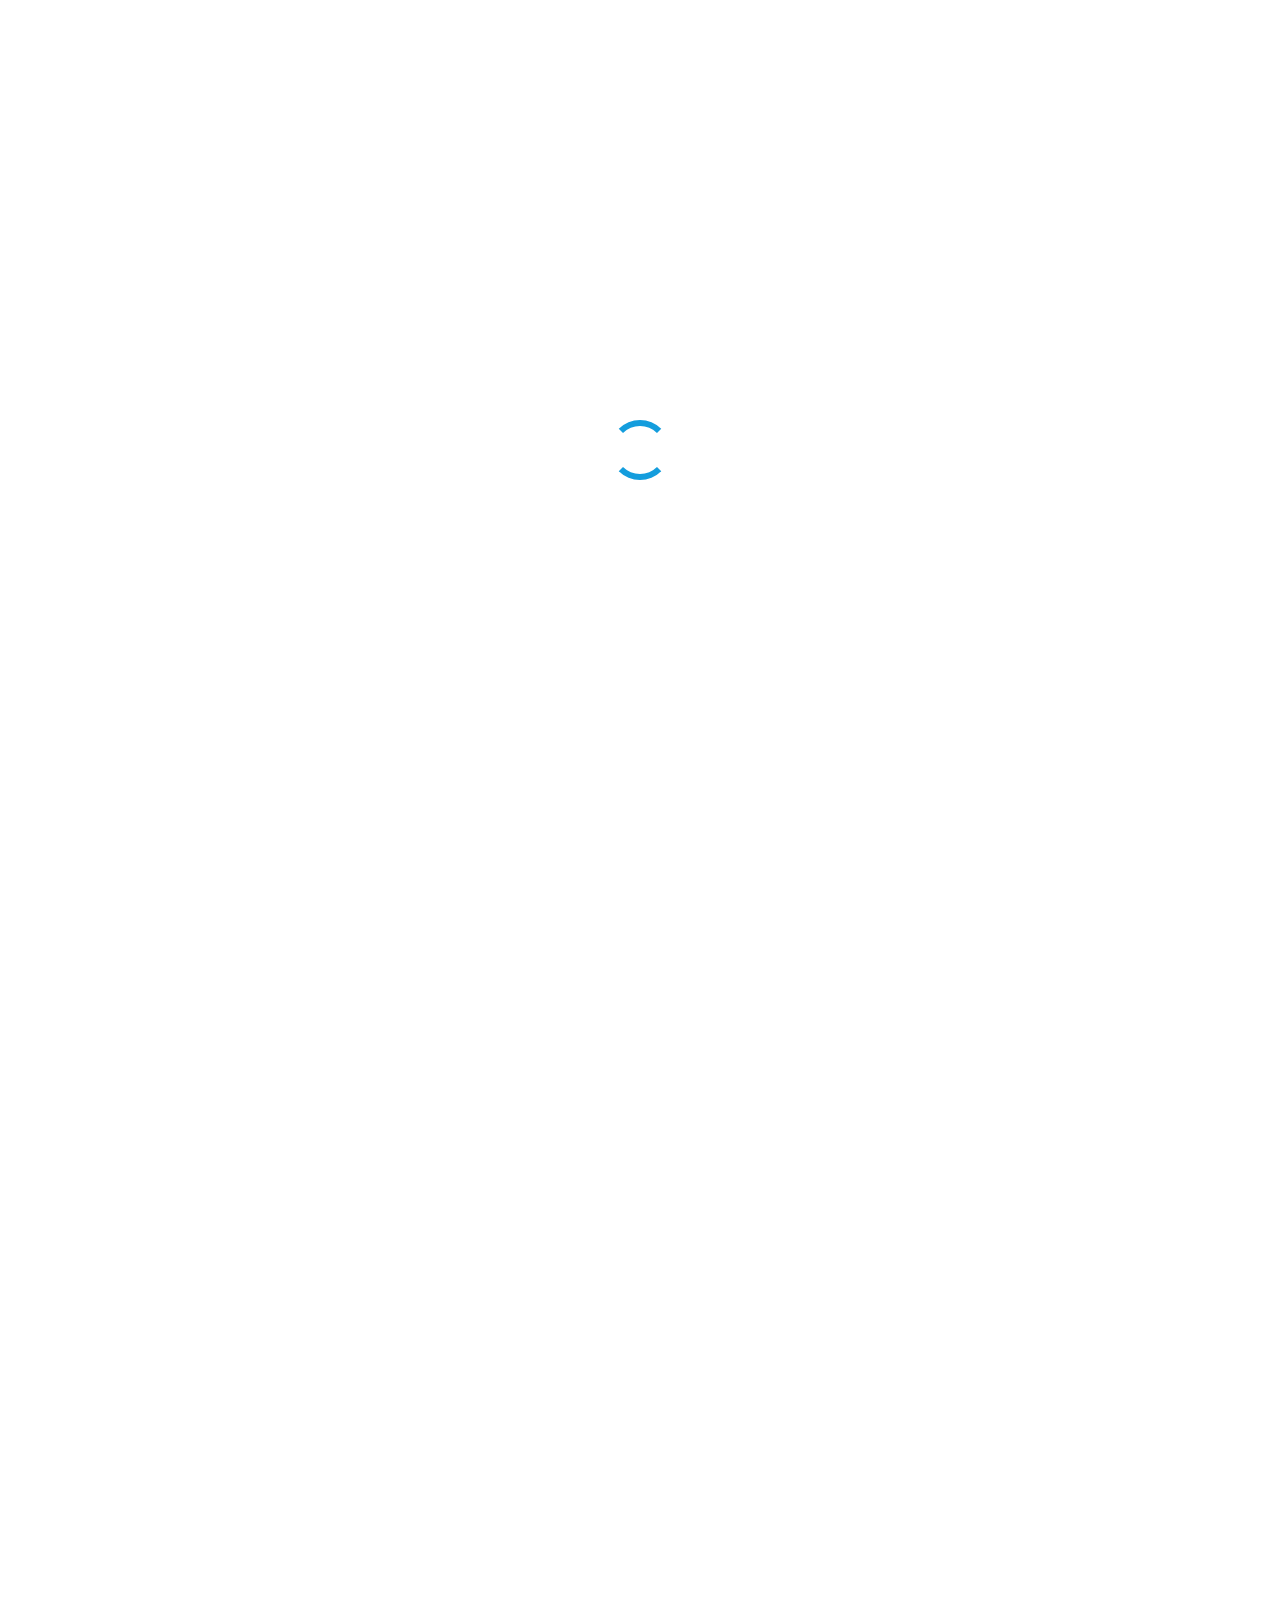
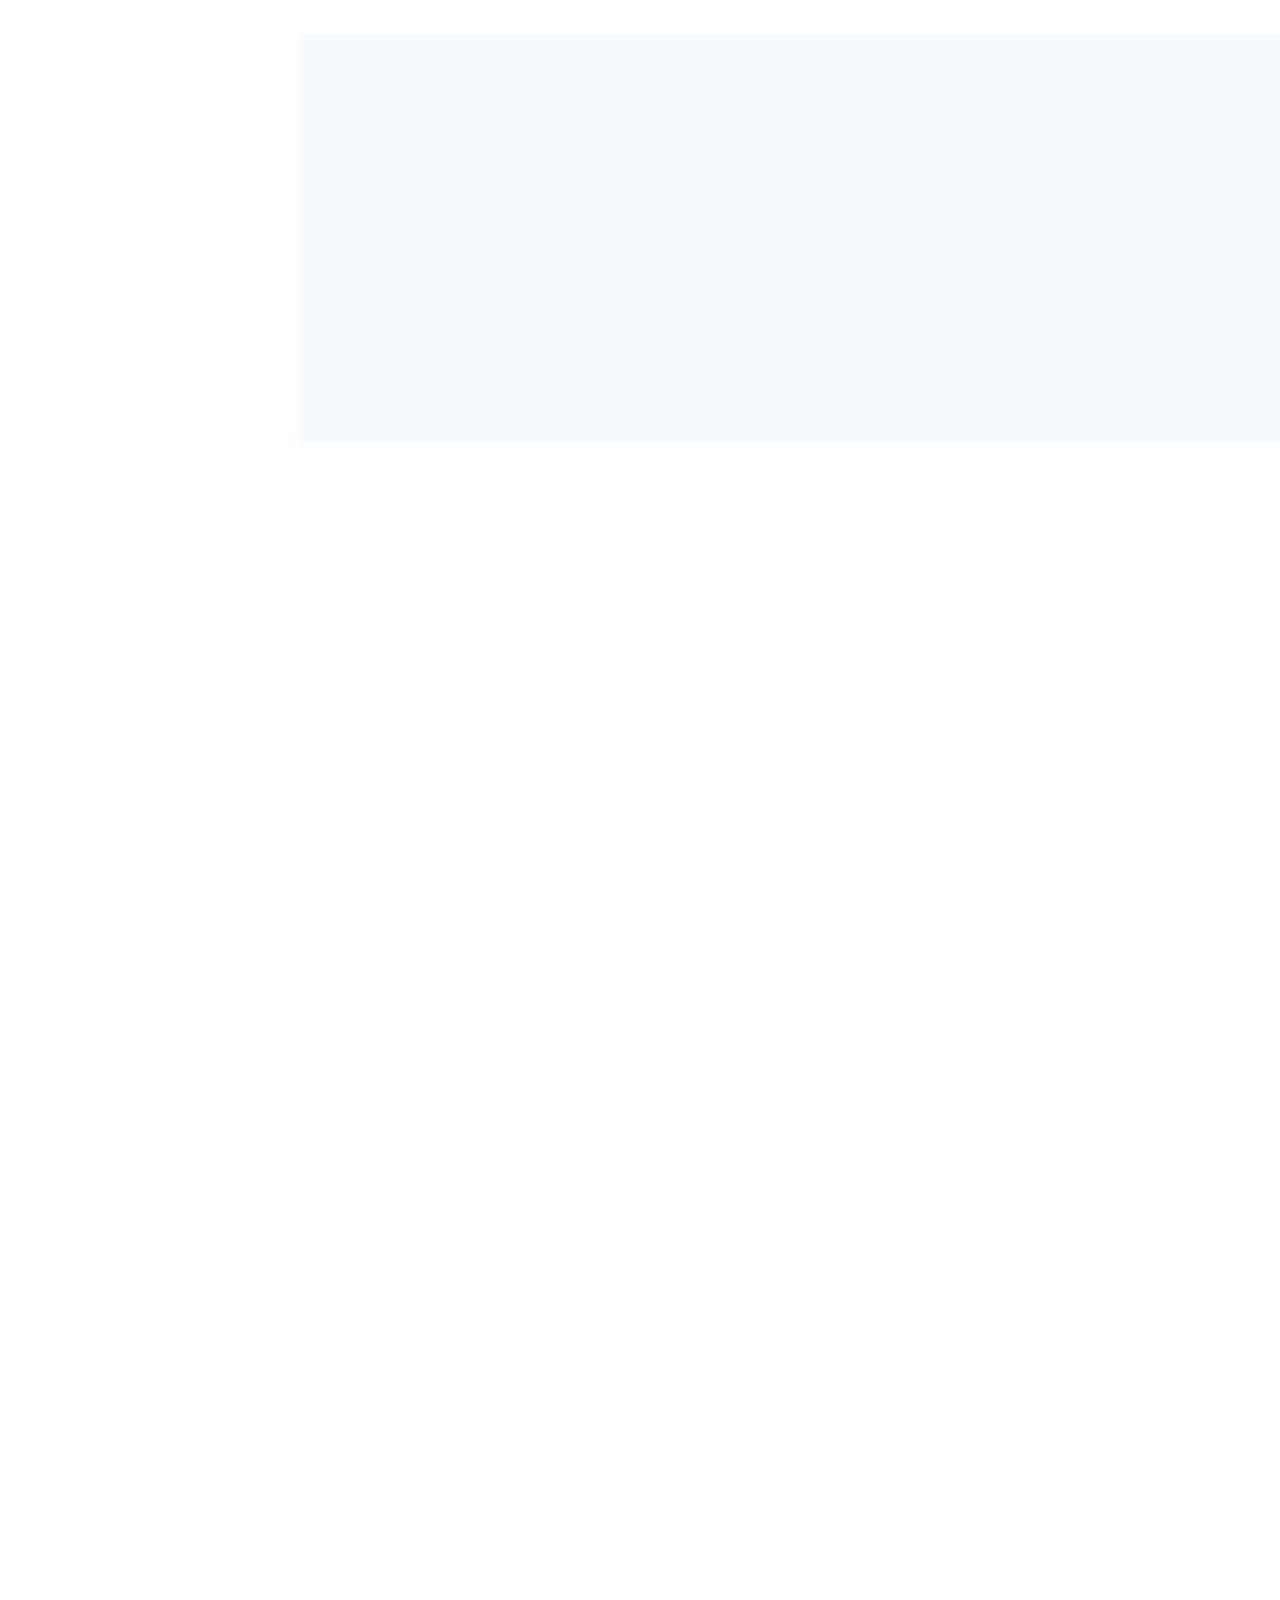
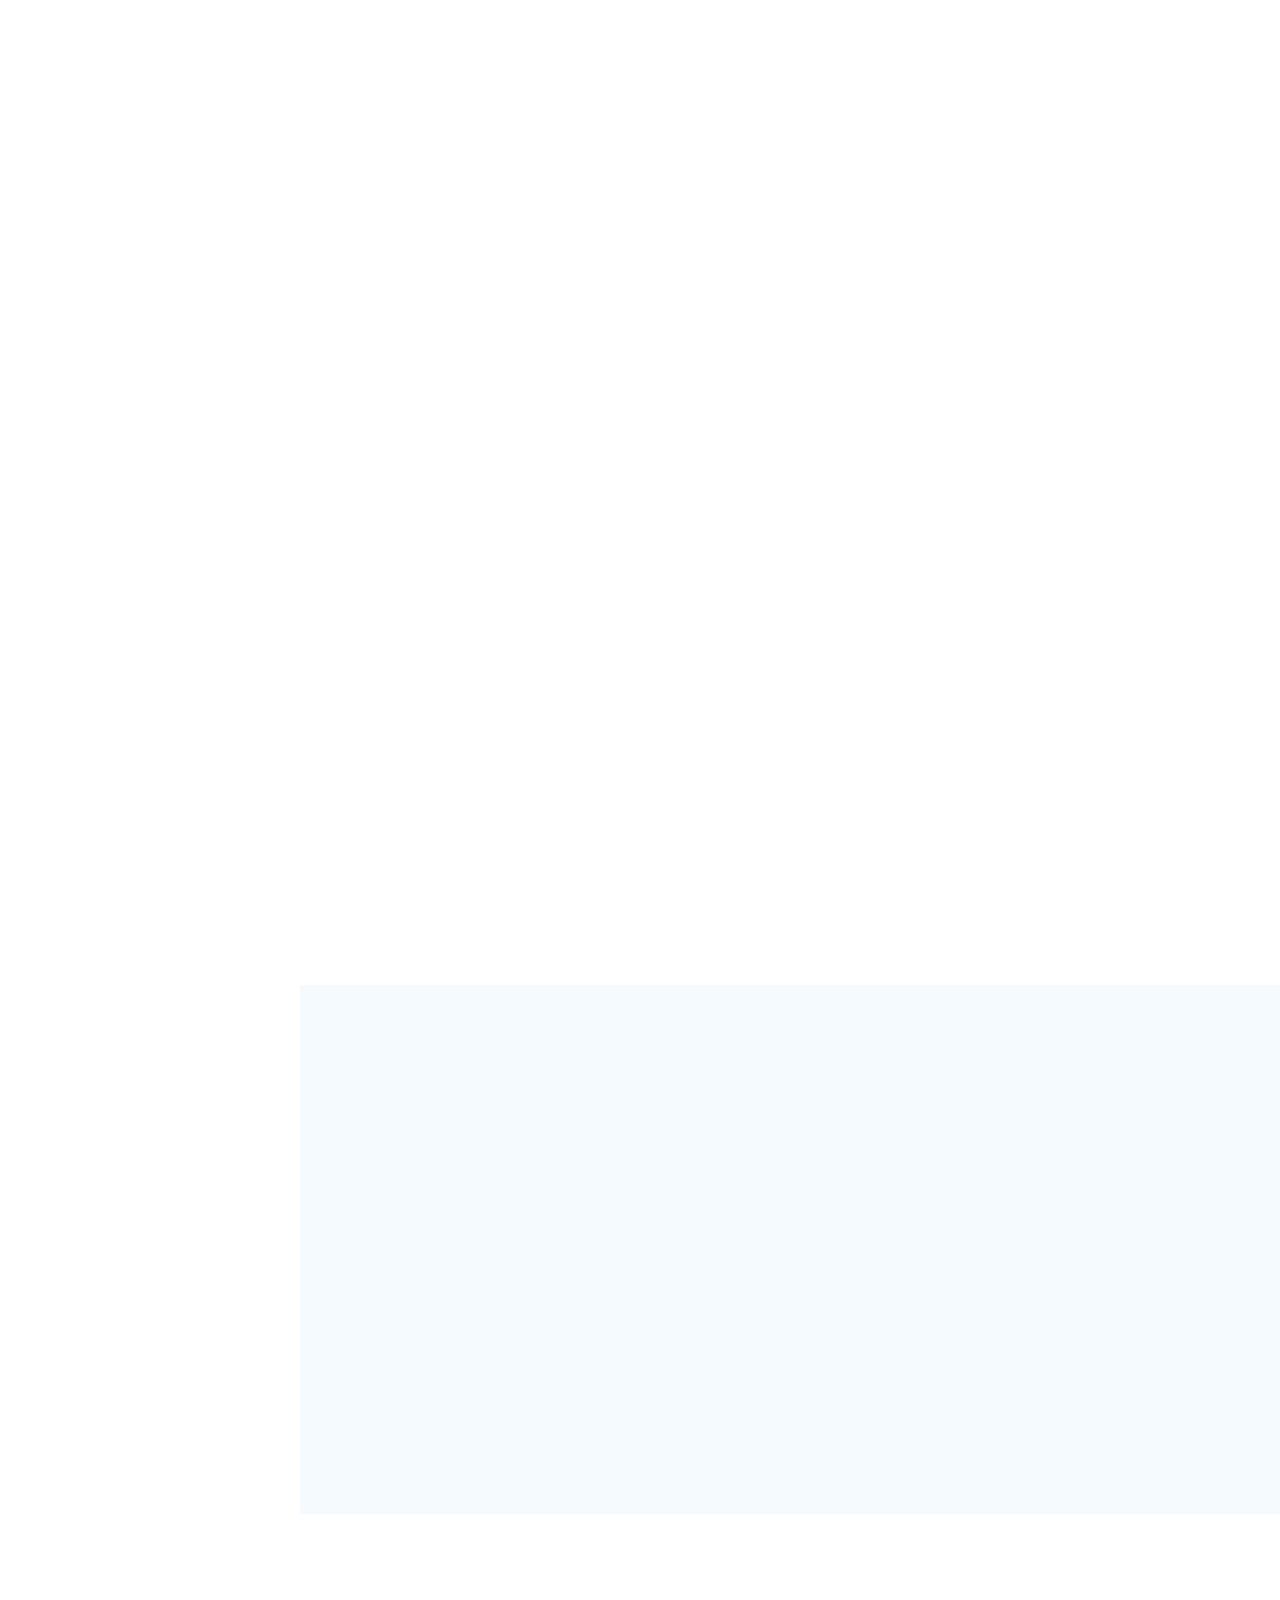
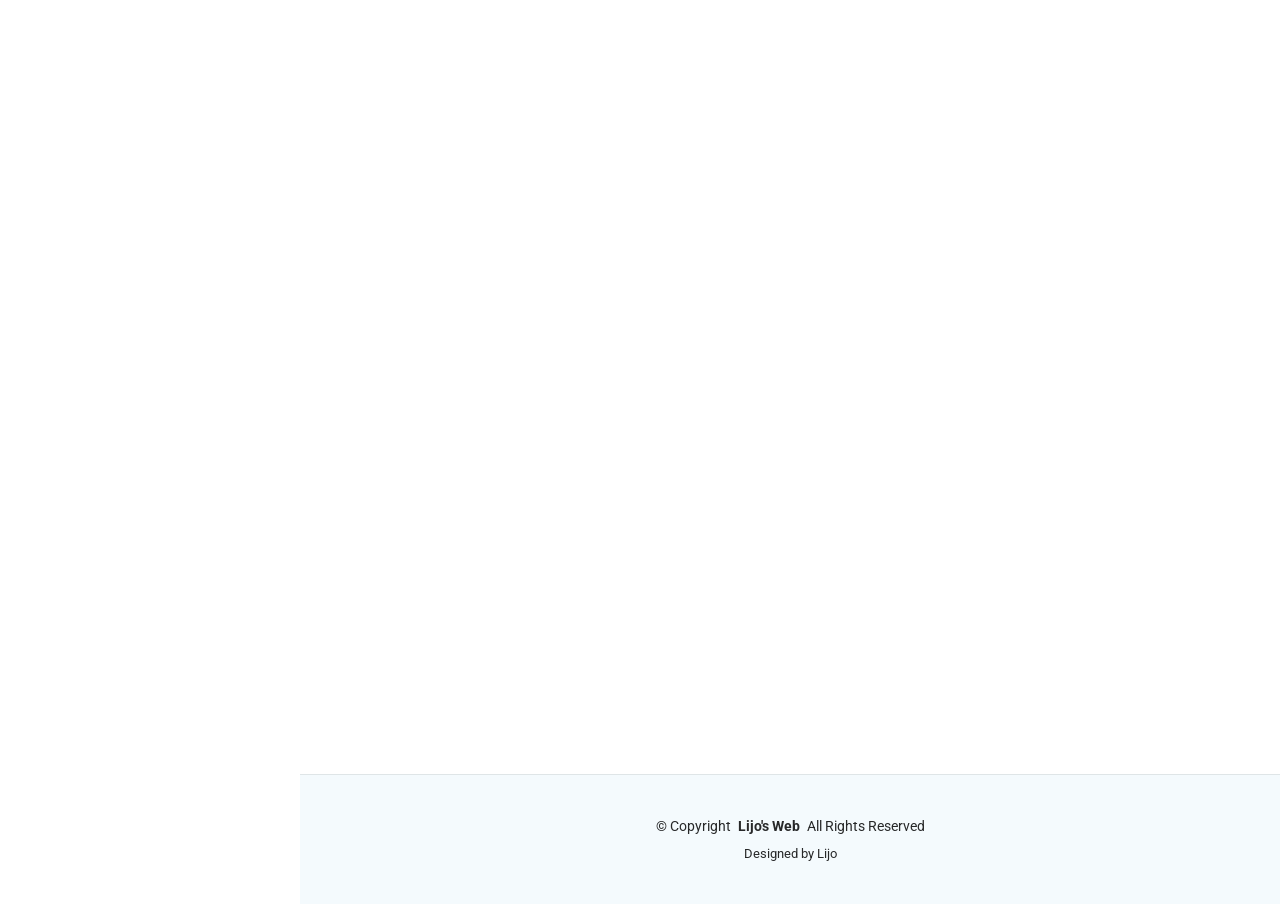
==== index.html @ 86650e3f "Basic important changes" ====
<!DOCTYPE html>
<html lang="en">

<head>
  <meta charset="utf-8">
  <meta content="width=device-width, initial-scale=1.0" name="viewport">
  <title>Lijo Jolly Daniel</title>
  <meta content="" name="description">
  <meta content="" name="keywords">

  <!-- Favicons -->
  <link href="assets/img/favicon.png" rel="icon">
  <link href="assets/img/apple-touch-icon.png" rel="apple-touch-icon">

  <!-- Fonts -->
  <link href="https://fonts.googleapis.com" rel="preconnect">
  <link href="https://fonts.gstatic.com" rel="preconnect" crossorigin>
  <link href="https://fonts.googleapis.com/css2?family=Roboto:ital,wght@0,100;0,300;0,400;0,500;0,700;0,900;1,100;1,300;1,400;1,500;1,700;1,900&family=Poppins:ital,wght@0,100;0,200;0,300;0,400;0,500;0,600;0,700;0,800;0,900;1,100;1,200;1,300;1,400;1,500;1,600;1,700;1,800;1,900&family=Raleway:ital,wght@0,100;0,200;0,300;0,400;0,500;0,600;0,700;0,800;0,900;1,100;1,200;1,300;1,400;1,500;1,600;1,700;1,800;1,900&display=swap" rel="stylesheet">

  <!-- Vendor CSS Files -->
  <link href="assets/vendor/bootstrap/css/bootstrap.min.css" rel="stylesheet">
  <link href="assets/vendor/bootstrap-icons/bootstrap-icons.css" rel="stylesheet">
  <link href="assets/vendor/aos/aos.css" rel="stylesheet">
  <link href="assets/vendor/glightbox/css/glightbox.min.css" rel="stylesheet">
  <link href="assets/vendor/swiper/swiper-bundle.min.css" rel="stylesheet">

  <!-- Main CSS File -->
  <link href="assets/css/main.css" rel="stylesheet">

</head>

<body class="index-page">

  <header id="header" class="header dark-background d-flex flex-column">
    <i class="header-toggle d-xl-none bi bi-list"></i>

    <div class="profile-img">
      <img src="assets/img/my-profile-img.jpg" alt="" class="img-fluid rounded-circle">
    </div>

    <a href="index.html" class="logo d-flex align-items-center justify-content-center">
      <!-- Uncomment the line below if you also wish to use an image logo -->
      <!-- <img src="assets/img/logo.png" alt=""> -->
      <h1 class="sitename">Lijo Jolly Daniel</h1>
    </a>

    <div class="social-links text-center">
      <a href="#" class="twitter"><i class="bi bi-twitter-x"></i></a>
      <a href="#" class="facebook"><i class="bi bi-facebook"></i></a>
      <a href="#" class="instagram"><i class="bi bi-instagram"></i></a>
      <a href="#" class="google-plus"><i class="bi bi-skype"></i></a>
      <a href="#" class="linkedin"><i class="bi bi-linkedin"></i></a>
    </div>

    <nav id="navmenu" class="navmenu">
      <ul>
        <li><a href="#hero" class="active"><i class="bi bi-house navicon"></i>Home</a></li>
        <li><a href="#about"><i class="bi bi-person navicon"></i> About</a></li>
        <li><a href="#resume"><i class="bi bi-file-earmark-text navicon"></i> Resume</a></li>
        <li><a href="#portfolio"><i class="bi bi-images navicon"></i> My Apps</a></li>
        <li><a href="#contact"><i class="bi bi-envelope navicon"></i> Contact</a></li>
      </ul>
    </nav>

  </header>

  <main class="main">

    <!-- Hero Section -->
    <section id="hero" class="hero section dark-background">

      <img src="assets/img/hero-bg.jpg" alt="" data-aos="fade-in" class="">

      <div class="container" data-aos="fade-up" data-aos-delay="100">
        <h2>Lijo Jolly Daniel</h2>
        <p>I'm <span class="typed" data-typed-items="Designer, Developer, Freelancer, Tech Enthusiast">Designer</span><span class="typed-cursor typed-cursor--blink" aria-hidden="true"></span><span class="typed-cursor typed-cursor--blink" aria-hidden="true"></span></p>
      </div>

    </section><!-- /Hero Section -->

    <!-- About Section -->
    <section id="about" class="about section">

      <!-- Section Title -->
      <div class="container section-title" data-aos="fade-up">
        <h2>About</h2>
        <p>Solution Architect and senior .NET engineering leader with 20 years delivering scalable platforms for government and enterprise clients.</p>
      </div><!-- End Section Title -->

      <div class="container" data-aos="fade-up" data-aos-delay="100">

        <div class="row gy-4 justify-content-center">
          <div class="col-lg-4">
            <img src="assets/img/my-profile-img.jpg" class="img-fluid" alt="">
          </div>
          <div class="col-lg-8 content">
            <h2>Solution Architect &amp; Senior .NET/AI Engineer.</h2>
            <p class="fst-italic py-3">
              Solution Architect and senior .NET engineering leader with 20 years delivering scalable platforms for government and enterprise clients.<br>
              Expert in C#, .NET (ASP.NET Core, Web API, EF Core), integration architecture, and GIS solutions.<br>
              Proven ability to design secure, high-availability architectures on Microsoft Azure and set engineering standards.<br>
              Experience prototyping AI/LLM workflows (Azure OpenAI, RAG, vector DBs) and integrating them into production pipelines.
            </p>
            <div class="row">
              <div class="col-lg-6">
                <ul>
                  <li><i class="bi bi-chevron-right"></i> <strong>Birthday:</strong> <span>16 Feb 1983</span></li>
                  <li><i class="bi bi-chevron-right"></i> <strong>Website:</strong> <span>www.lijojolly.com</span></li>
                  <li><i class="bi bi-chevron-right"></i> <strong>Phone:</strong> <span>+91 9901127163</span></li>
                  <li><i class="bi bi-chevron-right"></i> <strong>City:</strong> <span>Bangalore, India</span></li>
                </ul>
              </div>
              <div class="col-lg-6">
                <ul>
                  <li><i class="bi bi-chevron-right"></i> <strong>Age:</strong> <span>42</span></li>
                  <li><i class="bi bi-chevron-right"></i> <strong>Degree:</strong> <span>Master</span></li>
                  <li><i class="bi bi-chevron-right"></i> <strong>Email:</strong> <span>lijojd@gmail.com</span></li>
                  <li><i class="bi bi-chevron-right"></i> <strong>Freelance:</strong> <span>Busy Now</span></li>
                </ul>
              </div>
            </div>
            <!-- original descriptive paragraph removed and replaced by concise summary above -->
          </div>
        </div>

      </div>

    </section><!-- /About Section -->

   

    <!-- Skills Section -->
    <section id="skills" class="skills section light-background">

      <!-- Section Title -->
      <div class="container section-title" data-aos="fade-up">
        <h2>Skills</h2>
      </div><!-- End Section Title -->

      <div class="container" data-aos="fade-up" data-aos-delay="100">

        <div class="row skills-content skills-animation">

          <div class="col-lg-6">

            <div class="progress">
              <span class="skill"><span>.NET / C#</span> <i class="val">100%</i></span>
              <div class="progress-bar-wrap">
                <div class="progress-bar" role="progressbar" aria-valuenow="100" aria-valuemin="0" aria-valuemax="100"></div>
              </div>
            </div><!-- End Skills Item -->

            <div class="progress">
              <span class="skill"><span>Architecture &amp; Leadership</span> <i class="val">95%</i></span>
              <div class="progress-bar-wrap">
                <div class="progress-bar" role="progressbar" aria-valuenow="95" aria-valuemin="0" aria-valuemax="100"></div>
              </div>
            </div><!-- End Skills Item -->

            <div class="progress">
              <span class="skill"><span>Microsoft Azure</span> <i class="val">90%</i></span>
              <div class="progress-bar-wrap">
                <div class="progress-bar" role="progressbar" aria-valuenow="90" aria-valuemin="0" aria-valuemax="100"></div>
              </div>
            </div><!-- End Skills Item -->

          </div>

          <div class="col-lg-6">

            <div class="progress">
              <span class="skill"><span>GIS &amp; Spatial Systems</span> <i class="val">90%</i></span>
              <div class="progress-bar-wrap">
                <div class="progress-bar" role="progressbar" aria-valuenow="90" aria-valuemin="0" aria-valuemax="100"></div>
              </div>
            </div><!-- End Skills Item -->

            <div class="progress">
              <span class="skill"><span>Data &amp; SQL (Spatial)</span> <i class="val">90%</i></span>
              <div class="progress-bar-wrap">
                <div class="progress-bar" role="progressbar" aria-valuenow="90" aria-valuemin="0" aria-valuemax="100"></div>
              </div>
            </div><!-- End Skills Item -->

            <div class="progress">
              <span class="skill"><span>AI / LLM Engineering</span> <i class="val">85%</i></span>
              <div class="progress-bar-wrap">
                <div class="progress-bar" role="progressbar" aria-valuenow="85" aria-valuemin="0" aria-valuemax="100"></div>
              </div>
            </div><!-- End Skills Item -->

          </div>

        </div>

      </div>

    </section><!-- /Skills Section -->

    <!-- Resume Section -->
    <section id="resume" class="resume section">

      <!-- Section Title -->
      <div class="container section-title" data-aos="fade-up">
        <h2>Resume</h2>
        <p>Solution Architect | Senior .NET &amp; AI Engineering — architecture, cloud, AI/LLM integration, and spatial systems.</p>
      </div><!-- End Section Title -->

      <div class="container">

        <div class="row">

          <div class="col-lg-6" data-aos="fade-up" data-aos-delay="100">
            <h3 class="resume-title">Summary</h3>

            <div class="resume-item pb-0">
              <h4>LIJO JOLLY DANIEL</h4>
              <p><em>Solution Architect and senior .NET engineering leader with 20 years of experience delivering scalable platforms for government and global enterprise clients. Expert in C#/.NET (ASP.NET Core, Web API, EF Core), integration architecture, and GIS solutions. Strong record of translating business outcomes into secure, high-availability architectures on Microsoft Azure, establishing engineering standards, and leading teams through technical governance, performance optimization, and reliable delivery.</em></p>
              <ul>
                <li>Bengaluru, India (Remote)</li>
                <li>+91 99011 27163</li>
                <li>lijojolly@yahoo.com</li>
              </ul>
            </div><!-- End Resume Item -->

            <h3 class="resume-title">Skills</h3>
            <div class="resume-item">
              <ul>
                <li>Architecture &amp; Leadership: Solution architecture (UI/API/Data/AI), technical governance, NFRs, stakeholder management, mentoring.</li>
                <li>.NET Engineering: C#, .NET Core/ASP.NET Core, MVC, Web API, EF Core, WCF; enterprise integration and modernization.</li>
                <li>Cloud &amp; DevSecOps: Microsoft Azure (App Services, Logic Apps, Redis), Docker; release readiness and quality gates.</li>
                <li>GIS &amp; Spatial Systems: ArcGIS Server, ArcGIS JavaScript API, spatial services, map visualization workflows.</li>
                <li>Data: SQL Server (Spatial), Oracle, PostgreSQL, MySQL, MongoDB, Redis.</li>
                <li>AI / LLM Engineering: Azure OpenAI, OpenAI APIs, prompt engineering, RAG (LangChain), vector DBs (ChromaDB), local LLMs (Ollama), retrieval and guardrails basics.</li>
              </ul>
            </div><!-- End Resume Item -->

            <h3 class="resume-title">Education</h3>
            <div class="resume-item">
              <h4>BTech, NIIT Ltd</h4>
              <h5>2006</h5>
            </div><!-- End Resume Item -->

            <div class="resume-item">
              <h4>B.Sc. (Mathematics), Calicut University</h4>
              <h5>2003</h5>
            </div><!-- End Resume Item -->

          </div>

          <div class="col-lg-6" data-aos="fade-up" data-aos-delay="200">
            <h3 class="resume-title">Professional Experience</h3>

            <div class="resume-item">
              <h4>Solution Architect — AccionLabs Pvt Ltd</h4>
              <h5>Sep 2018 - Present</h5>
              <p><em>Clients: Rackspace, Everbridge, Dell</em></p>
              <ul>
                <li>Owned end-to-end architecture and delivery for major US clients; designed core services and APIs using ASP.NET Core and EF Core.</li>
                <li>Established technical review checkpoints and release quality gates for Azure deployments, focusing on security, reliability, and performance.</li>
                <li>Applied LLM/RAG concepts to prototype AI-assisted workflows for triage and decision support, with emphasis on secure retrieval patterns.</li>
              </ul>
            </div><!-- End Resume Item -->

            <div class="resume-item">
              <h4>Technical Architect — Unisys Corporation</h4>
              <h5>Jun 2017 - Aug 2018</h5>
              <p><em>Client: Ministry of Education, New Zealand — Education Resourcing System (ERS)</em></p>
              <ul>
                <li>Owned end-to-end architecture and delivery; designed and implemented services using ASP.NET Core and EF Core.</li>
                <li>Aligned solution design (UI/API/data) to business outcomes and NFRs.</li>
              </ul>
            </div><!-- End Resume Item -->

            <div class="resume-item">
              <h4>Lead Analyst / Technical Lead — CGI Information Systems</h4>
              <h5>Jan 2016 - May 2017</h5>
              <p><em>Client: Shell Petroleum Corporation — RAMS</em></p>
              <ul>
                <li>Led architecture and delivery for R&amp;D lab inventory workflows; delivered SharePoint/O365 customizations and WCF integrations.</li>
                <li>Coached engineers on planning and peer reviews to improve code quality.</li>
              </ul>
            </div><!-- End Resume Item -->

            <div class="resume-item">
              <h4>Project Lead / Solution Architect — L&amp;T Infotech</h4>
              <h5>Jul 2012 - Jul 2015</h5>
              <p><em>Client: Johnson &amp; Johnson — GIS Facility Viewer</em></p>
              <ul>
                <li>Architected and delivered global GIS web platforms and mobile viewers; defined engineering standards and led reviews.</li>
              </ul>
            </div><!-- End Resume Item -->

            <div class="resume-item">
              <h4>Project Lead / Solution Architect — Centre for Geographic Information and Technologies Ltd.</h4>
              <h5>Jul 2006 - Jun 2012</h5>
              <p><em>Clients: Government of Tamil Nadu (multiple departments)</em></p>
              <ul>
                <li>Architected GIS web platforms, cross-browser web apps, Windows Mobile customizations, and macros for GIS suites.</li>
              </ul>
            </div><!-- End Resume Item -->

            <div class="resume-item">
              <h4>Key Projects (Personal)</h4>
              <h5>Ongoing</h5>
              <ul>
                <li>NICE Contact — AI-assisted mobile app for intelligent contact organization and contextual insights.</li>
                <li>Home Lab / Self-hosting — Personal Docker environment with Portainer for development services and prototypes.</li>
              </ul>
            </div><!-- End Resume Item -->

          </div>

        </div>

      </div>

    </section><!-- /Resume Section -->

    <!-- Portfolio Section -->
    <section id="portfolio" class="portfolio section light-background">

      <!-- Section Title -->
      <div class="container section-title" data-aos="fade-up">
        <h2>Portfolio</h2>
        <p>Selected projects and applications demonstrating architecture, AI, GIS, and engineering work.</p>
      </div><!-- End Section Title -->

      <div class="container">

        <div class="isotope-layout" data-default-filter="*" data-layout="masonry" data-sort="original-order">

          <ul class="portfolio-filters isotope-filters" data-aos="fade-up" data-aos-delay="100">
            <li data-filter="*" class="filter-active">All</li>
            <li data-filter=".filter-app">App</li>
            <li data-filter=".filter-product">Product</li>
            <li data-filter=".filter-branding">Branding</li>
            <li data-filter=".filter-books">Books</li>
          </ul><!-- End Portfolio Filters -->

          <div class="row gy-4 isotope-container" data-aos="fade-up" data-aos-delay="200">

            <div class="col-lg-4 col-md-6 portfolio-item isotope-item filter-app">
              <div class="portfolio-content h-100">
                <img src="assets/img/portfolio/app-1.png" class="img-fluid" alt="Mobile App">
                <div class="portfolio-info">
                  <h4>App 1</h4>
                  <p>Mobile app showcasing AI-assisted features and contextual insights.</p>
                  <a href="assets/img/portfolio/app-1.png" title="App 1" data-gallery="portfolio-gallery-app" class="glightbox preview-link"><i class="bi bi-zoom-in"></i></a>
                  <a href="portfolio-details-app1.html" title="More Details" class="details-link"><i class="bi bi-link-45deg"></i></a>
                </div>
              </div>
            </div><!-- End Portfolio Item -->

            <div class="col-lg-4 col-md-6 portfolio-item isotope-item filter-product">
              <div class="portfolio-content h-100">
                <img src="assets/img/portfolio/product-1.jpg" class="img-fluid" alt="">
                <div class="portfolio-info">
                  <h4>Product 1</h4>
                  <p>Web product for data visualization and enterprise workflows.</p>
                  <a href="assets/img/portfolio/product-1.jpg" title="Product 1" data-gallery="portfolio-gallery-product" class="glightbox preview-link"><i class="bi bi-zoom-in"></i></a>
                  <a href="portfolio-details-product1.html" title="More Details" class="details-link"><i class="bi bi-link-45deg"></i></a>
                </div>
              </div>
            </div><!-- End Portfolio Item -->

            <!-- Branding 1 removed -->

            <!-- Branding 3 removed -->

          </div><!-- End Portfolio Container -->

        </div>

      </div>

    </section><!-- /Portfolio Section -->

    <!-- Services Section removed -->

    <!-- Testimonials Section removed -->

    <!-- Contact Section -->
    <section id="contact" class="contact section">

      <!-- Section Title -->
      <div class="container section-title" data-aos="fade-up">
        <h2>Contact</h2>
        <p>Necessitatibus eius consequatur ex aliquid fuga eum quidem sint consectetur velit</p>
      </div><!-- End Section Title -->

      <div class="container" data-aos="fade-up" data-aos-delay="100">

        <div class="row gy-4">

          <div class="col-lg-5">

            <div class="info-wrap">
              <div class="info-item d-flex" data-aos="fade-up" data-aos-delay="200">
                <i class="bi bi-geo-alt flex-shrink-0"></i>
                <div>
                  <h3>Address</h3>
                  <p>A108 Adam Street, New York, NY 535022</p>
                </div>
              </div><!-- End Info Item -->

              <div class="info-item d-flex" data-aos="fade-up" data-aos-delay="300">
                <i class="bi bi-telephone flex-shrink-0"></i>
                <div>
                  <h3>Call Us</h3>
                  <p>+1 5589 55488 55</p>
                </div>
              </div><!-- End Info Item -->

              <div class="info-item d-flex" data-aos="fade-up" data-aos-delay="400">
                <i class="bi bi-envelope flex-shrink-0"></i>
                <div>
                  <h3>Email Us</h3>
                  <p>info@example.com</p>
                </div>
              </div><!-- End Info Item -->

              <iframe src="https://www.google.com/maps?q=Bengaluru,+Karnataka&output=embed" frameborder="0" style="border:0; width: 100%; height: 270px;" allowfullscreen="" loading="lazy" referrerpolicy="no-referrer-when-downgrade"></iframe>
            </div>
          </div>

          <div class="col-lg-7">
            <form action="forms/contact.php" method="post" class="php-email-form" data-aos="fade-up" data-aos-delay="200">
              <div class="row gy-4">

                <div class="col-md-6">
                  <label for="name-field" class="pb-2">Your Name</label>
                  <input type="text" name="name" id="name-field" class="form-control" required="">
                </div>

                <div class="col-md-6">
                  <label for="email-field" class="pb-2">Your Email</label>
                  <input type="email" class="form-control" name="email" id="email-field" required="">
                </div>

                <div class="col-md-12">
                  <label for="subject-field" class="pb-2">Subject</label>
                  <input type="text" class="form-control" name="subject" id="subject-field" required="">
                </div>

                <div class="col-md-12">
                  <label for="message-field" class="pb-2">Message</label>
                  <textarea class="form-control" name="message" rows="10" id="message-field" required=""></textarea>
                </div>

                <div class="col-md-12 text-center">
                  <div class="loading">Loading</div>
                  <div class="error-message"></div>
                  <div class="sent-message">Your message has been sent. Thank you!</div>

                  <button type="submit">Send Message</button>
                </div>

              </div>
            </form>
          </div><!-- End Contact Form -->

        </div>

      </div>

    </section><!-- /Contact Section -->

  </main>

  <footer id="footer" class="footer position-relative light-background">

    <div class="container">
      <div class="copyright text-center ">
        <p>© <span>Copyright</span> <strong class="px-1 sitename">Lijo's Web</strong> <span>All Rights Reserved</span></p>
      </div>
      <div class="credits">
        <!-- All the links in the footer should remain intact. -->
        <!-- You can delete the links only if you've purchased the pro version. -->
        <!-- Licensing information: https://bootstrapmade.com/license/ -->
        <!-- Purchase the pro version with working PHP/AJAX contact form: [buy-url] -->
        Designed by Lijo
      </div>
    </div>

  </footer>

  <!-- Scroll Top -->
  <a href="#" id="scroll-top" class="scroll-top d-flex align-items-center justify-content-center"><i class="bi bi-arrow-up-short"></i></a>

  <!-- Preloader -->
  <div id="preloader"></div>

  <!-- Vendor JS Files -->
  <script src="assets/vendor/bootstrap/js/bootstrap.bundle.min.js"></script>
  <script src="assets/vendor/php-email-form/validate.js"></script>
  <script src="assets/vendor/aos/aos.js"></script>
  <script src="assets/vendor/typed.js/typed.umd.js"></script>
  <script src="assets/vendor/purecounter/purecounter_vanilla.js"></script>
  <script src="assets/vendor/waypoints/noframework.waypoints.js"></script>
  <script src="assets/vendor/glightbox/js/glightbox.min.js"></script>
  <script src="assets/vendor/imagesloaded/imagesloaded.pkgd.min.js"></script>
  <script src="assets/vendor/isotope-layout/isotope.pkgd.min.js"></script>
  <script src="assets/vendor/swiper/swiper-bundle.min.js"></script>

  <!-- Main JS File -->
  <script src="assets/js/main.js"></script>

</body>

</html>
---- assets/css/main.css ----
/**
* Template Name: iPortfolio
* Template URL: https://bootstrapmade.com/iportfolio-bootstrap-portfolio-websites-template/
* Updated: Jun 29 2024 with Bootstrap v5.3.3
* Author: BootstrapMade.com
* License: https://bootstrapmade.com/license/
*/

/*--------------------------------------------------------------
# Font & Color Variables
# Help: https://bootstrapmade.com/color-system/
--------------------------------------------------------------*/
/* Fonts */
:root {
  --default-font: "Roboto",  system-ui, -apple-system, "Segoe UI", Roboto, "Helvetica Neue", Arial, "Noto Sans", "Liberation Sans", sans-serif, "Apple Color Emoji", "Segoe UI Emoji", "Segoe UI Symbol", "Noto Color Emoji";
  --heading-font: "Raleway",  sans-serif;
  --nav-font: "Poppins",  sans-serif;
}

/* Global Colors - The following color variables are used throughout the website. Updating them here will change the color scheme of the entire website */
:root { 
  --background-color: #ffffff; /* Background color for the entire website, including individual sections */
  --default-color: #272829; /* Default color used for the majority of the text content across the entire website */
  --heading-color: #050d18; /* Color for headings, subheadings and title throughout the website */
  --accent-color: #149ddd; /* Accent color that represents your brand on the website. It's used for buttons, links, and other elements that need to stand out */
  --surface-color: #ffffff; /* The surface color is used as a background of boxed elements within sections, such as cards, icon boxes, or other elements that require a visual separation from the global background. */
  --contrast-color: #ffffff; /* Contrast color for text, ensuring readability against backgrounds of accent, heading, or default colors. */
}

/* Nav Menu Colors - The following color variables are used specifically for the navigation menu. They are separate from the global colors to allow for more customization options */
:root {
  --nav-color: #a8a9b4;  /* The default color of the main navmenu links */
  --nav-hover-color: #ffffff; /* Applied to main navmenu links when they are hovered over or active */
  --nav-mobile-background-color: #040b14; /* Used as the background color for mobile navigation menu */
  --nav-dropdown-background-color: #040b14; /* Used as the background color for dropdown items that appear when hovering over primary navigation items */
  --nav-dropdown-color: #a8a9b4; /* Used for navigation links of the dropdown items in the navigation menu. */
  --nav-dropdown-hover-color: #ffffff; /* Similar to --nav-hover-color, this color is applied to dropdown navigation links when they are hovered over. */
}

/* Color Presets - These classes override global colors when applied to any section or element, providing reuse of the sam color scheme. */

.light-background {
  --background-color: #f4fafd;
  --surface-color: #ffffff;
}

.dark-background {
  --background-color: #040b14;
  --default-color: #ffffff;
  --heading-color: #ffffff;
  --surface-color: #151f2b;
  --contrast-color: #ffffff;
}

/* Smooth scroll */
:root {
  scroll-behavior: smooth;
}

/*--------------------------------------------------------------
# General Styling & Shared Classes
--------------------------------------------------------------*/
body {
  color: var(--default-color);
  background-color: var(--background-color);
  font-family: var(--default-font);
}

a {
  color: var(--accent-color);
  text-decoration: none;
  transition: 0.3s;
}

a:hover {
  color: color-mix(in srgb, var(--accent-color), transparent 25%);
  text-decoration: none;
}

h1,
h2,
h3,
h4,
h5,
h6 {
  color: var(--heading-color);
  font-family: var(--heading-font);
}

/* PHP Email Form Messages
------------------------------*/
.php-email-form .error-message {
  display: none;
  background: #df1529;
  color: #ffffff;
  text-align: left;
  padding: 15px;
  margin-bottom: 24px;
  font-weight: 600;
}

.php-email-form .sent-message {
  display: none;
  color: #ffffff;
  background: #059652;
  text-align: center;
  padding: 15px;
  margin-bottom: 24px;
  font-weight: 600;
}

.php-email-form .loading {
  display: none;
  background: var(--surface-color);
  text-align: center;
  padding: 15px;
  margin-bottom: 24px;
}

.php-email-form .loading:before {
  content: "";
  display: inline-block;
  border-radius: 50%;
  width: 24px;
  height: 24px;
  margin: 0 10px -6px 0;
  border: 3px solid var(--accent-color);
  border-top-color: var(--surface-color);
  animation: php-email-form-loading 1s linear infinite;
}

@keyframes php-email-form-loading {
  0% {
    transform: rotate(0deg);
  }

  100% {
    transform: rotate(360deg);
  }
}

/*--------------------------------------------------------------
# Global Header
--------------------------------------------------------------*/
.header {
  color: var(--default-color);
  background-color: var(--background-color);
  position: fixed;
  top: 0;
  left: 0;
  bottom: 0;
  padding: 0 15px;
  width: 300px;
  transition: all ease-in-out 0.3s;
  overflow-y: auto;
  z-index: 997;
  border-right: 1px solid color-mix(in srgb, var(--default-color), transparent 90%);
}

.header .profile-img img {
  margin: 15px auto;
  display: block;
  width: 120px;
  border: 8px solid color-mix(in srgb, var(--default-color), transparent 85%);
}

.header .logo {
  line-height: 1;
  margin-bottom: 15px;
}

.header .logo img {
  max-height: 32px;
  margin-right: 8px;
}

.header .logo h1 {
  font-size: 24px;
  margin: 0;
  font-weight: 700;
  color: var(--heading-color);
}

.header .social-links {
  margin: 0 0 20px 0;
}

.header .social-links a {
  font-size: 16px;
  display: inline-flex;
  align-items: center;
  justify-content: center;
  background: color-mix(in srgb, var(--default-color), transparent 90%);
  color: var(--default-color);
  margin: 0 2px;
  border-radius: 50%;
  text-align: center;
  width: 40px;
  height: 40px;
  transition: 0.3s;
}

.header .social-links a:hover {
  color: var(--contrast-color);
  background: var(--accent-color);
}

@media (min-width: 1200px) {

  .header~main,
  .header~#footer {
    margin-left: 300px;
  }
}

@media (max-width: 1199px) {
  .header {
    left: -100%;
  }
}

.header.header-show {
  left: 0;
}

.header .header-toggle {
  color: var(--contrast-color);
  background-color: var(--accent-color);
  font-size: 22px;
  display: flex;
  align-items: center;
  justify-content: center;
  width: 40px;
  height: 40px;
  border-radius: 50%;
  cursor: pointer;
  position: fixed;
  top: 15px;
  right: 15px;
  z-index: 9999;
  transition: background-color 0.3s;
}

.header .header-toggle:hover {
  color: var(--contrast-color);
  background-color: color-mix(in srgb, var(--accent-color) 90%, white 15%);
}

/*--------------------------------------------------------------
# Navigation Menu
--------------------------------------------------------------*/
.mobile-nav-toggle {
  display: none;
}

.navmenu {
  padding: 0;
  z-index: 9997;
}

.navmenu ul {
  list-style: none;
  padding: 0 0 20px 0;
  margin: 0;
}

.navmenu a,
.navmenu a:focus {
  color: var(--nav-color);
  padding: 15px 10px;
  font-family: var(--nav-font);
  font-size: 16px;
  font-weight: 400;
  display: flex;
  align-items: center;
  white-space: nowrap;
  transition: 0.3s;
  width: 100%;
}

.navmenu a .navicon,
.navmenu a:focus .navicon {
  font-size: 20px;
  margin-right: 10px;
}

.navmenu a .toggle-dropdown,
.navmenu a:focus .toggle-dropdown {
  font-size: 12px;
  line-height: 0;
  margin-left: auto;
  width: 30px;
  height: 30px;
  display: flex;
  align-items: center;
  justify-content: center;
  border-radius: 50%;
  transition: 0.3s;
  flex-shrink: 0;
  background-color: color-mix(in srgb, var(--accent-color), transparent 90%);
}

.navmenu a .toggle-dropdown:hover,
.navmenu a:focus .toggle-dropdown:hover {
  background-color: var(--accent-color);
  color: var(--contrast-color);
}

.navmenu a:hover,
.navmenu .active,
.navmenu .active:focus {
  color: var(--nav-hover-color);
}

.navmenu a:hover .navicon,
.navmenu .active .navicon,
.navmenu .active:focus .navicon {
  color: var(--accent-color);
}

.navmenu .active .toggle-dropdown,
.navmenu .active:focus .toggle-dropdown {
  background-color: var(--accent-color);
  color: var(--contrast-color);
  transform: rotate(180deg);
}

.navmenu .dropdown {
  display: block;
}

.navmenu .dropdown a,
.navmenu .dropdown a:focus {
  color: --nav-dropdown-color;
}

.navmenu .dropdown a:hover,
.navmenu .dropdown .active,
.navmenu .dropdown .active:focus {
  color: var(--nav-dropdown-hover-color);
}

.navmenu .dropdown ul {
  position: static;
  display: none;
  z-index: 99;
  padding: 5px 10px;
  margin: 5px 10px;
  background-color: var(--nav-dropdown-background-color);
  border: 1px solid color-mix(in srgb, var(--default-color), transparent 90%);
  box-shadow: none;
  transition: all 0.5s ease-in-out;
}

.navmenu .dropdown ul ul {
  background-color: rgba(33, 37, 41, 0.1);
}

.navmenu .dropdown>.dropdown-active {
  display: block;
  background-color: rgba(33, 37, 41, 0.03);
}

/*--------------------------------------------------------------
# Global Footer
--------------------------------------------------------------*/
.footer {
  color: var(--default-color);
  background-color: var(--background-color);
  font-size: 14px;
  padding: 40px 0;
  position: relative;
  border-top: 1px solid color-mix(in srgb, var(--default-color), transparent 90%);
}

.footer .copyright p {
  margin-bottom: 0;
}

.footer .credits {
  margin-top: 4px;
  font-size: 13px;
  text-align: center;
}

/*--------------------------------------------------------------
# Preloader
--------------------------------------------------------------*/
#preloader {
  position: fixed;
  inset: 0;
  z-index: 999999;
  overflow: hidden;
  background: var(--background-color);
  transition: all 0.6s ease-out;
}

#preloader:before {
  content: "";
  position: fixed;
  top: calc(50% - 30px);
  left: calc(50% - 30px);
  border: 6px solid #ffffff;
  border-color: var(--accent-color) transparent var(--accent-color) transparent;
  border-radius: 50%;
  width: 60px;
  height: 60px;
  animation: animate-preloader 1.5s linear infinite;
}

@keyframes animate-preloader {
  0% {
    transform: rotate(0deg);
  }

  100% {
    transform: rotate(360deg);
  }
}

/*--------------------------------------------------------------
# Scroll Top Button
--------------------------------------------------------------*/
.scroll-top {
  position: fixed;
  visibility: hidden;
  opacity: 0;
  right: 15px;
  bottom: -15px;
  z-index: 99999;
  background-color: var(--accent-color);
  width: 44px;
  height: 44px;
  border-radius: 50px;
  transition: all 0.4s;
}

.scroll-top i {
  font-size: 24px;
  color: var(--contrast-color);
  line-height: 0;
}

.scroll-top:hover {
  background-color: color-mix(in srgb, var(--accent-color), transparent 20%);
  color: var(--contrast-color);
}

.scroll-top.active {
  visibility: visible;
  opacity: 1;
  bottom: 15px;
}

/*--------------------------------------------------------------
# Disable aos animation delay on mobile devices
--------------------------------------------------------------*/
@media screen and (max-width: 768px) {
  [data-aos-delay] {
    transition-delay: 0 !important;
  }
}

/*--------------------------------------------------------------
# Global Page Titles & Breadcrumbs
--------------------------------------------------------------*/
.page-title {
  color: var(--default-color);
  background-color: var(--background-color);
  padding: 25px 0;
  position: relative;
}

.page-title h1 {
  font-size: 24px;
  font-weight: 700;
}

.page-title .breadcrumbs ol {
  display: flex;
  flex-wrap: wrap;
  list-style: none;
  padding: 0;
  margin: 0;
  font-size: 14px;
  font-weight: 400;
}

.page-title .breadcrumbs ol li+li {
  padding-left: 10px;
}

.page-title .breadcrumbs ol li+li::before {
  content: "/";
  display: inline-block;
  padding-right: 10px;
  color: color-mix(in srgb, var(--default-color), transparent 70%);
}

/*--------------------------------------------------------------
# Global Sections
--------------------------------------------------------------*/
section,
.section {
  color: var(--default-color);
  background-color: var(--background-color);
  padding: 60px 0;
  overflow: clip;
}

/*--------------------------------------------------------------
# Global Section Titles
--------------------------------------------------------------*/
.section-title {
  padding-bottom: 60px;
  position: relative;
}

.section-title h2 {
  font-size: 32px;
  font-weight: 700;
  margin-bottom: 20px;
  padding-bottom: 20px;
  position: relative;
}

.section-title h2:after {
  content: "";
  position: absolute;
  display: block;
  width: 50px;
  height: 3px;
  background: var(--accent-color);
  left: 0;
  bottom: 0;
}

.section-title p {
  margin-bottom: 0;
}

/*--------------------------------------------------------------
# Hero Section
--------------------------------------------------------------*/
.hero {
  width: 100%;
  min-height: 100vh;
  position: relative;
  padding: 80px 0;
  display: flex;
  align-items: center;
  justify-content: center;
}

.hero img {
  position: absolute;
  inset: 0;
  display: block;
  width: 100%;
  height: 100%;
  object-fit: cover;
  z-index: 1;
}

.hero:before {
  content: "";
  background: color-mix(in srgb, var(--background-color), transparent 70%);
  position: absolute;
  inset: 0;
  z-index: 2;
}

.hero .container {
  position: relative;
  z-index: 3;
}

.hero h2 {
  margin: 0;
  font-size: 64px;
  font-weight: 700;
}

.hero p {
  margin: 5px 0 0 0;
  font-size: 26px;
}

.hero p span {
  letter-spacing: 1px;
  border-bottom: 2px solid var(--accent-color);
}

.hero .social-links {
  margin-top: 25px;
}

.hero .social-links a {
  font-size: 24px;
  display: inline-block;
  color: color-mix(in srgb, var(--default-color), transparent 50%);
  line-height: 1;
  margin-right: 20px;
  transition: 0.3s;
}

.hero .social-links a:hover {
  color: var(--accent-color);
}

@media (max-width: 768px) {
  .hero h2 {
    font-size: 32px;
  }

  .hero p {
    font-size: 20px;
  }
}

/*--------------------------------------------------------------
# About Section
--------------------------------------------------------------*/
.about .content h2 {
  font-weight: 700;
  font-size: 24px;
}

.about .content ul {
  list-style: none;
  padding: 0;
}

.about .content ul li {
  margin-bottom: 20px;
  display: flex;
  align-items: center;
}

.about .content ul strong {
  margin-right: 10px;
}

.about .content ul i {
  font-size: 16px;
  margin-right: 5px;
  color: var(--accent-color);
  line-height: 0;
}

/*--------------------------------------------------------------
# Stats Section
--------------------------------------------------------------*/
.stats .stats-item {
  padding: 30px;
  width: 100%;
}

.stats .stats-item i {
  color: var(--accent-color);
  display: block;
  font-size: 44px;
  float: left;
  line-height: 0;
}

.stats .stats-item .purecounter {
  color: var(--heading-color);
  font-size: 48px;
  line-height: 40px;
  display: block;
  font-weight: 700;
  margin-left: 60px;
}

.stats .stats-item p {
  color: color-mix(in srgb, var(--default-color), transparent 40%);
  padding: 15px 0 0 0;
  margin: 0 0 0 60px;
  font-family: var(--heading-font);
  font-size: 14px;
}

/*--------------------------------------------------------------
# Skills Section
--------------------------------------------------------------*/
.skills .progress {
  height: 60px;
  display: block;
  background: none;
  border-radius: 0;
}

.skills .progress .skill {
  color: var(--heading-color);
  padding: 0;
  margin: 0 0 6px 0;
  text-transform: uppercase;
  display: block;
  font-weight: 600;
  font-family: var(--heading-font);
}

.skills .progress .skill .val {
  float: right;
  font-style: normal;
}

.skills .progress-bar-wrap {
  background: color-mix(in srgb, var(--default-color), transparent 90%);
  height: 10px;
}

.skills .progress-bar {
  width: 1px;
  height: 10px;
  transition: 0.9s;
  background-color: var(--accent-color);
}

/*--------------------------------------------------------------
# Resume Section
--------------------------------------------------------------*/
.resume .resume-title {
  color: var(--heading-color);
  font-size: 26px;
  font-weight: 700;
  margin-top: 20px;
  margin-bottom: 20px;
}

.resume .resume-item {
  padding: 0 0 20px 20px;
  margin-top: -2px;
  border-left: 2px solid var(--accent-color);
  position: relative;
}

.resume .resume-item h4 {
  line-height: 18px;
  font-size: 18px;
  font-weight: 600;
  text-transform: uppercase;
  color: color-mix(in srgb, var(--default-color), transparent 20%);
  margin-bottom: 10px;
}

.resume .resume-item h5 {
  font-size: 16px;
  padding: 5px 15px;
  display: inline-block;
  font-weight: 600;
  margin-bottom: 10px;
}

.resume .resume-item ul {
  padding-left: 20px;
}

.resume .resume-item ul li {
  padding-bottom: 10px;
}

.resume .resume-item:last-child {
  padding-bottom: 0;
}

.resume .resume-item::before {
  content: "";
  position: absolute;
  width: 16px;
  height: 16px;
  border-radius: 50px;
  left: -9px;
  top: 0;
  background: var(--background-color);
  border: 2px solid var(--accent-color);
}

/*--------------------------------------------------------------
# Typography & spacing tweaks
# Small, non-breaking adjustments to improve readability
--------------------------------------------------------------*/

html {
  font-size: 16px;
}

body {
  font-size: 16px;
  line-height: 1.65;
  -webkit-font-smoothing: antialiased;
}

.section {
  padding: 50px 0;
}

.section-title h2 {
  font-size: 30px;
  margin-bottom: 16px;
  padding-bottom: 16px;
}

.section-title p {
  font-size: 15px;
  color: color-mix(in srgb, var(--default-color), transparent 30%);
}

.resume .resume-title {
  font-size: 28px;
  margin-bottom: 16px;
}

.resume .resume-item {
  padding: 0 0 24px 22px;
}

.resume .resume-item h4 {
  line-height: 1.3;
  font-size: 18px;
}

.resume .resume-item ul li {
  padding-bottom: 12px;
  line-height: 1.6;
}

@media (max-width: 768px) {
  .section {
    padding: 40px 0;
  }
}

/*--------------------------------------------------------------
# Portfolio Section
--------------------------------------------------------------*/
.portfolio .portfolio-filters {
  padding: 0;
  margin: 0 auto 20px auto;
  list-style: none;
  text-align: center;
}

.portfolio .portfolio-filters li {
  cursor: pointer;
  display: inline-block;
  padding: 0;
  font-size: 14px;
  font-weight: 400;
  margin: 0 10px;
  line-height: 1;
  text-transform: uppercase;
  margin-bottom: 10px;
  transition: all 0.3s ease-in-out;
}

.portfolio .portfolio-filters li:hover,
.portfolio .portfolio-filters li.filter-active {
  color: var(--accent-color);
}

.portfolio .portfolio-filters li:first-child {
  margin-left: 0;
}

.portfolio .portfolio-filters li:last-child {
  margin-right: 0;
}

@media (max-width: 575px) {
  .portfolio .portfolio-filters li {
    font-size: 14px;
    margin: 0 5px;
  }
}

.portfolio .portfolio-content {
  position: relative;
  overflow: hidden;
}

.portfolio .portfolio-content img {
  transition: 0.3s;
}

.portfolio .portfolio-content .portfolio-info {
  opacity: 0;
  position: absolute;
  inset: 0;
  z-index: 3;
  transition: all ease-in-out 0.3s;
  background: rgba(0, 0, 0, 0.6);
  padding: 15px;
}

.portfolio .portfolio-content .portfolio-info h4 {
  font-size: 14px;
  padding: 5px 10px;
  font-weight: 400;
  color: #ffffff;
  display: inline-block;
  background-color: var(--accent-color);
}

.portfolio .portfolio-content .portfolio-info p {
  position: absolute;
  bottom: 10px;
  text-align: center;
  display: inline-block;
  left: 0;
  right: 0;
  font-size: 16px;
  font-weight: 600;
  color: rgba(255, 255, 255, 0.8);
}

.portfolio .portfolio-content .portfolio-info .preview-link,
.portfolio .portfolio-content .portfolio-info .details-link {
  position: absolute;
  left: calc(50% - 40px);
  font-size: 26px;
  top: calc(50% - 14px);
  color: #fff;
  transition: 0.3s;
  line-height: 1.2;
}

.portfolio .portfolio-content .portfolio-info .preview-link:hover,
.portfolio .portfolio-content .portfolio-info .details-link:hover {
  color: var(--accent-color);
}

.portfolio .portfolio-content .portfolio-info .details-link {
  left: 50%;
  font-size: 34px;
  line-height: 0;
}

.portfolio .portfolio-content:hover .portfolio-info {
  opacity: 1;
}

.portfolio .portfolio-content:hover img {
  transform: scale(1.1);
}

/*--------------------------------------------------------------
# Services Section
--------------------------------------------------------------*/
.services .service-item {
  position: relative;
}

.services .service-item .icon {
  background: var(--accent-color);
  display: flex;
  align-items: center;
  justify-content: center;
  width: 54px;
  height: 54px;
  border-radius: 50%;
  transition: 0.5s;
  border: 1px solid var(--accent-color);
  margin-right: 20px;
}

.services .service-item .icon i {
  color: var(--contrast-color);
  font-size: 24px;
  line-height: 0;
}

.services .service-item:hover .icon {
  background: var(--surface-color);
}

.services .service-item:hover .icon i {
  color: var(--accent-color);
}

.services .service-item .title {
  font-weight: 700;
  margin-bottom: 15px;
  font-size: 18px;
}

.services .service-item .title a {
  color: var(--heading-color);
}

.services .service-item .title a:hover {
  color: var(--accent-color);
}

.services .service-item .description {
  line-height: 24px;
  font-size: 14px;
}

/*--------------------------------------------------------------
# Testimonials Section
--------------------------------------------------------------*/
.testimonials .testimonials-carousel,
.testimonials .testimonials-slider {
  overflow: hidden;
}

.testimonials .testimonial-item {
  box-sizing: content-box;
  text-align: center;
  min-height: 320px;
}

.testimonials .testimonial-item .testimonial-img {
  width: 90px;
  border-radius: 50%;
  margin: 0 auto;
}

.testimonials .testimonial-item h3 {
  font-size: 18px;
  font-weight: bold;
  margin: 10px 0 5px 0;
}

.testimonials .testimonial-item h4 {
  font-size: 14px;
  color: color-mix(in srgb, var(--default-color), transparent 20%);
  margin: 0;
}

.testimonials .testimonial-item .quote-icon-left,
.testimonials .testimonial-item .quote-icon-right {
  color: color-mix(in srgb, var(--accent-color), transparent 40%);
  font-size: 26px;
  line-height: 0;
}

.testimonials .testimonial-item .quote-icon-left {
  display: inline-block;
  left: -5px;
  position: relative;
}

.testimonials .testimonial-item .quote-icon-right {
  display: inline-block;
  right: -5px;
  position: relative;
  top: 10px;
  transform: scale(-1, -1);
}

.testimonials .testimonial-item p {
  font-style: italic;
  margin: 0 15px 15px 15px;
  padding: 20px;
  background-color: var(--surface-color);
  position: relative;
  margin-bottom: 35px;
  border-radius: 6px;
  box-shadow: 0px 2px 15px rgba(0, 0, 0, 0.1);
}

.testimonials .testimonial-item p::after {
  content: "";
  width: 0;
  height: 0;
  border-top: 20px solid var(--surface-color);
  border-right: 20px solid transparent;
  border-left: 20px solid transparent;
  position: absolute;
  bottom: -20px;
  left: calc(50% - 20px);
}

.testimonials .swiper-wrapper {
  height: auto;
}

.testimonials .swiper-pagination {
  margin-top: 40px;
  position: relative;
}

.testimonials .swiper-pagination .swiper-pagination-bullet {
  width: 12px;
  height: 12px;
  background-color: var(--background-color);
  opacity: 1;
  border: 1px solid var(--accent-color);
}

.testimonials .swiper-pagination .swiper-pagination-bullet-active {
  background-color: var(--accent-color);
}

/*--------------------------------------------------------------
# Contact Section
--------------------------------------------------------------*/
.contact .info-wrap {
  background-color: var(--surface-color);
  box-shadow: 0px 0px 20px rgba(0, 0, 0, 0.1);
  padding: 30px;
}

@media (max-width: 575px) {
  .contact .info-wrap {
    padding: 20px;
  }
}

.contact .info-item {
  margin-bottom: 40px;
}

.contact .info-item i {
  font-size: 20px;
  color: var(--accent-color);
  background: color-mix(in srgb, var(--accent-color), transparent 92%);
  width: 44px;
  height: 44px;
  display: flex;
  justify-content: center;
  align-items: center;
  border-radius: 50px;
  transition: all 0.3s ease-in-out;
  margin-right: 15px;
}

.contact .info-item h3 {
  padding: 0;
  font-size: 18px;
  font-weight: 700;
  margin-bottom: 5px;
}

.contact .info-item p {
  padding: 0;
  margin-bottom: 0;
  font-size: 14px;
}

.contact .info-item:hover i {
  background: var(--accent-color);
  color: var(--contrast-color);
}

.contact .php-email-form {
  background-color: var(--surface-color);
  height: 100%;
  padding: 30px;
  box-shadow: 0px 0px 20px rgba(0, 0, 0, 0.1);
}

@media (max-width: 575px) {
  .contact .php-email-form {
    padding: 20px;
  }
}

.contact .php-email-form input[type=text],
.contact .php-email-form input[type=email],
.contact .php-email-form textarea {
  font-size: 14px;
  padding: 10px 15px;
  box-shadow: none;
  border-radius: 0;
  color: var(--default-color);
  background-color: var(--surface-color);
  border-color: color-mix(in srgb, var(--default-color), transparent 80%);
}

.contact .php-email-form input[type=text]:focus,
.contact .php-email-form input[type=email]:focus,
.contact .php-email-form textarea:focus {
  border-color: var(--accent-color);
}

.contact .php-email-form input[type=text]::placeholder,
.contact .php-email-form input[type=email]::placeholder,
.contact .php-email-form textarea::placeholder {
  color: color-mix(in srgb, var(--default-color), transparent 70%);
}

.contact .php-email-form button[type=submit] {
  color: var(--contrast-color);
  background: var(--accent-color);
  border: 0;
  padding: 10px 30px;
  transition: 0.4s;
  border-radius: 50px;
}

.contact .php-email-form button[type=submit]:hover {
  background: color-mix(in srgb, var(--accent-color), transparent 25%);
}

/*--------------------------------------------------------------
# Portfolio Details Section
--------------------------------------------------------------*/
.portfolio-details .portfolio-details-slider img {
  width: 100%;
}

.portfolio-details .portfolio-details-slider .swiper-pagination {
  margin-top: 20px;
  position: relative;
}

.portfolio-details .portfolio-details-slider .swiper-pagination .swiper-pagination-bullet {
  width: 12px;
  height: 12px;
  background-color: color-mix(in srgb, var(--default-color), transparent 85%);
  opacity: 1;
}

.portfolio-details .portfolio-details-slider .swiper-pagination .swiper-pagination-bullet-active {
  background-color: var(--accent-color);
}

.portfolio-details .portfolio-info {
  padding: 30px;
  box-shadow: 0px 0 30px rgba(0, 0, 0, 0.1);
}

.portfolio-details .portfolio-info h3 {
  font-size: 22px;
  font-weight: 700;
  margin-bottom: 20px;
  padding-bottom: 20px;
  border-bottom: 1px solid color-mix(in srgb, var(--default-color), transparent 85%);
}

.portfolio-details .portfolio-info ul {
  list-style: none;
  padding: 0;
  font-size: 15px;
}

.portfolio-details .portfolio-info ul li+li {
  margin-top: 10px;
}

.portfolio-details .portfolio-description {
  padding-top: 30px;
}

.portfolio-details .portfolio-description h2 {
  font-size: 26px;
  font-weight: 700;
  margin-bottom: 20px;
}

.portfolio-details .portfolio-description p {
  padding: 0;
  color: color-mix(in srgb, var(--default-color), transparent 30%);
}

/*--------------------------------------------------------------
# Service Details Section
--------------------------------------------------------------*/
.service-details .services-list {
  padding: 10px 30px;
  border: 1px solid color-mix(in srgb, var(--default-color), transparent 90%);
  margin-bottom: 20px;
}

.service-details .services-list a {
  display: block;
  line-height: 1;
  padding: 8px 0 8px 15px;
  border-left: 3px solid color-mix(in srgb, var(--default-color), transparent 70%);
  margin: 20px 0;
  color: color-mix(in srgb, var(--default-color), transparent 20%);
  transition: 0.3s;
}

.service-details .services-list a.active {
  color: var(--heading-color);
  font-weight: 700;
  border-color: var(--accent-color);
}

.service-details .services-list a:hover {
  border-color: var(--accent-color);
}

.service-details .services-img {
  margin-bottom: 20px;
}

.service-details h3 {
  font-size: 26px;
  font-weight: 700;
}

.service-details h4 {
  font-size: 20px;
  font-weight: 700;
}

.service-details p {
  font-size: 15px;
}

.service-details ul {
  list-style: none;
  padding: 0;
  font-size: 15px;
}

.service-details ul li {
  padding: 5px 0;
  display: flex;
  align-items: center;
}

.service-details ul i {
  font-size: 20px;
  margin-right: 8px;
  color: var(--accent-color);
}

/*--------------------------------------------------------------
# Starter Section Section
--------------------------------------------------------------*/
.starter-section {
  /* Add your styles here */
}
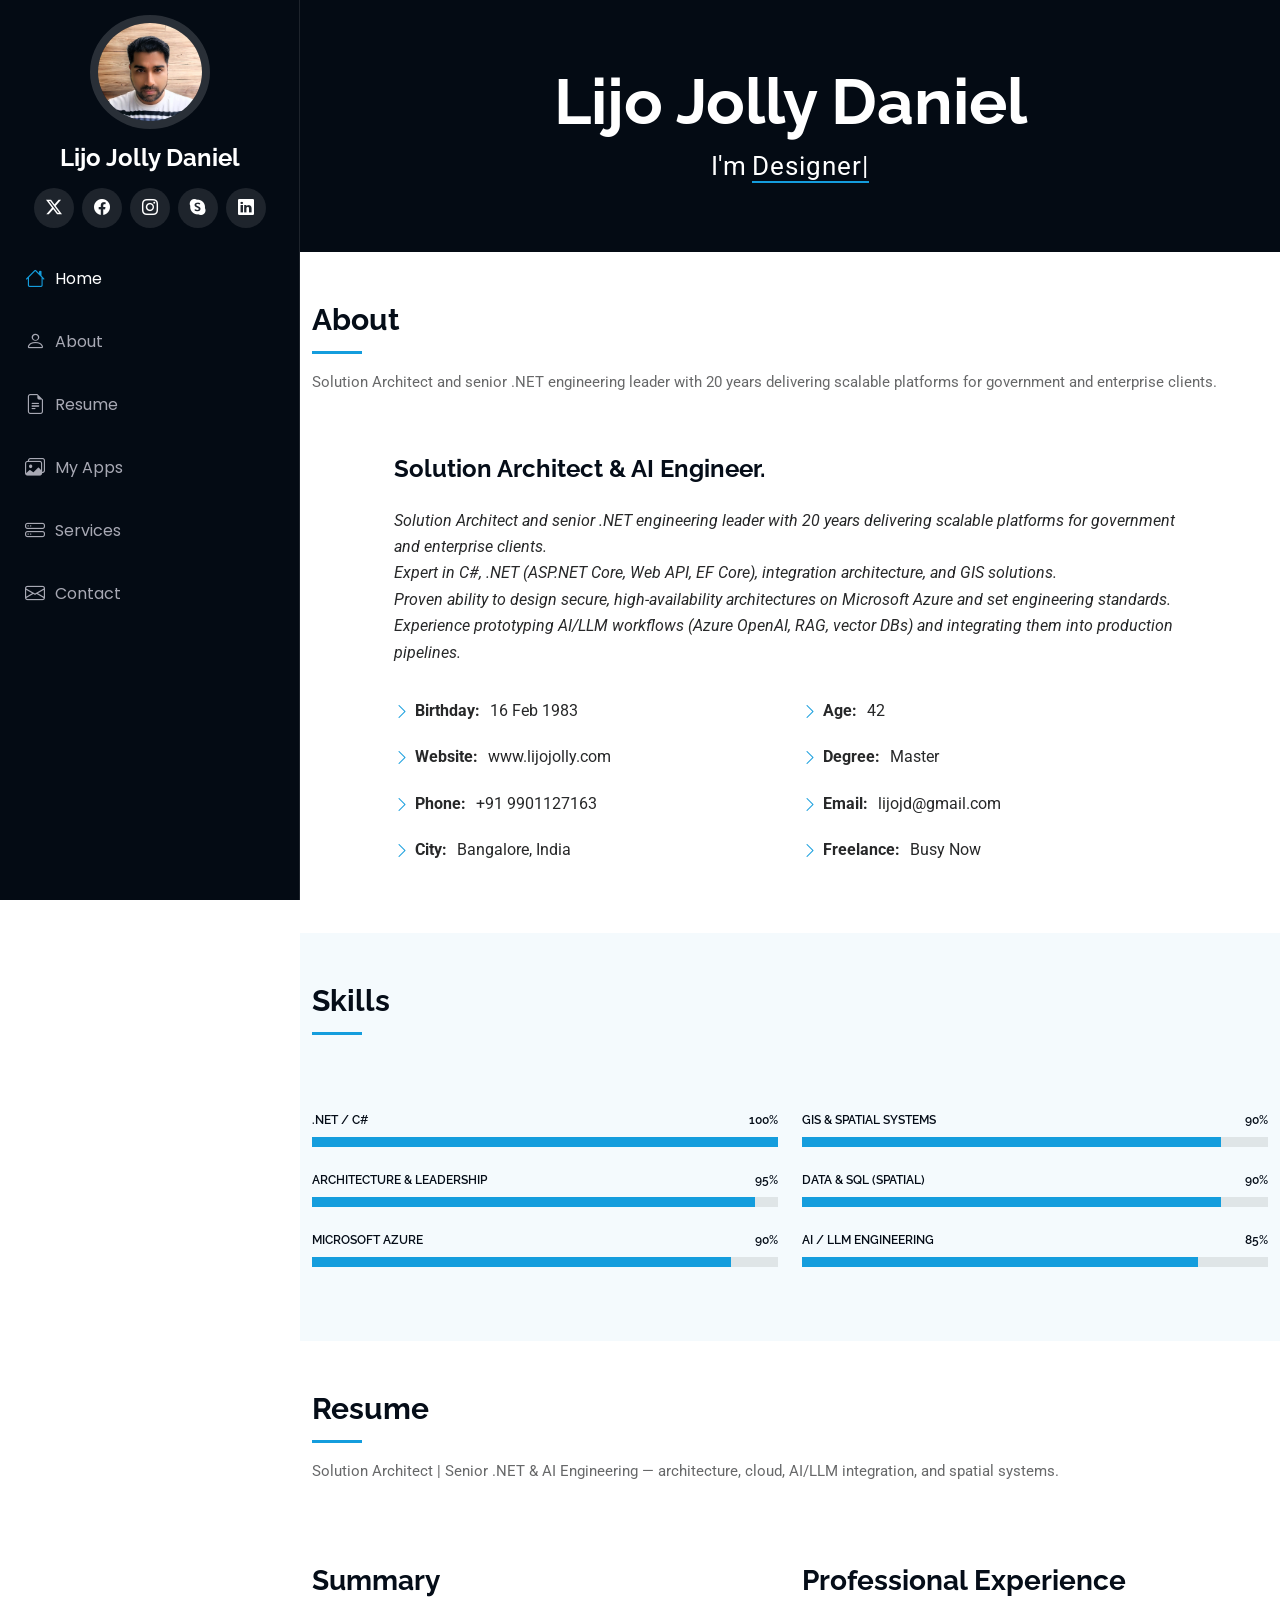
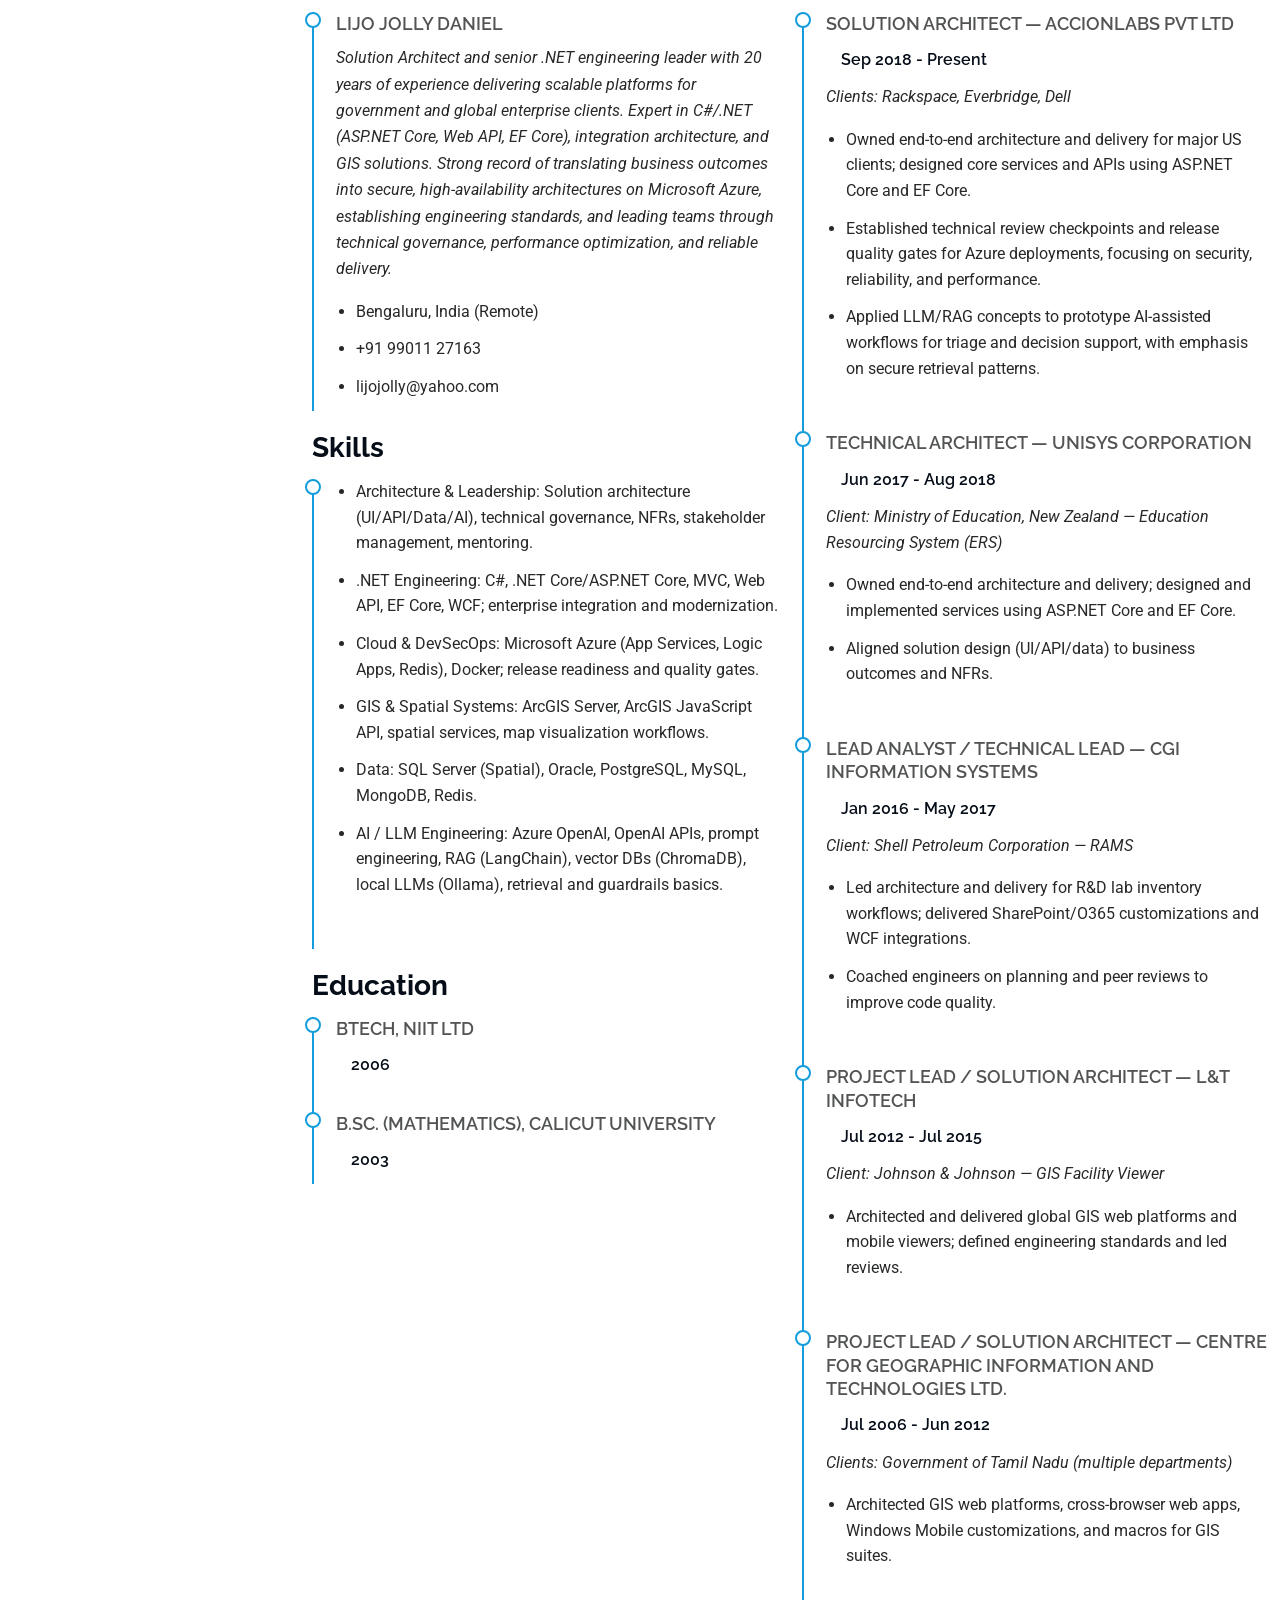
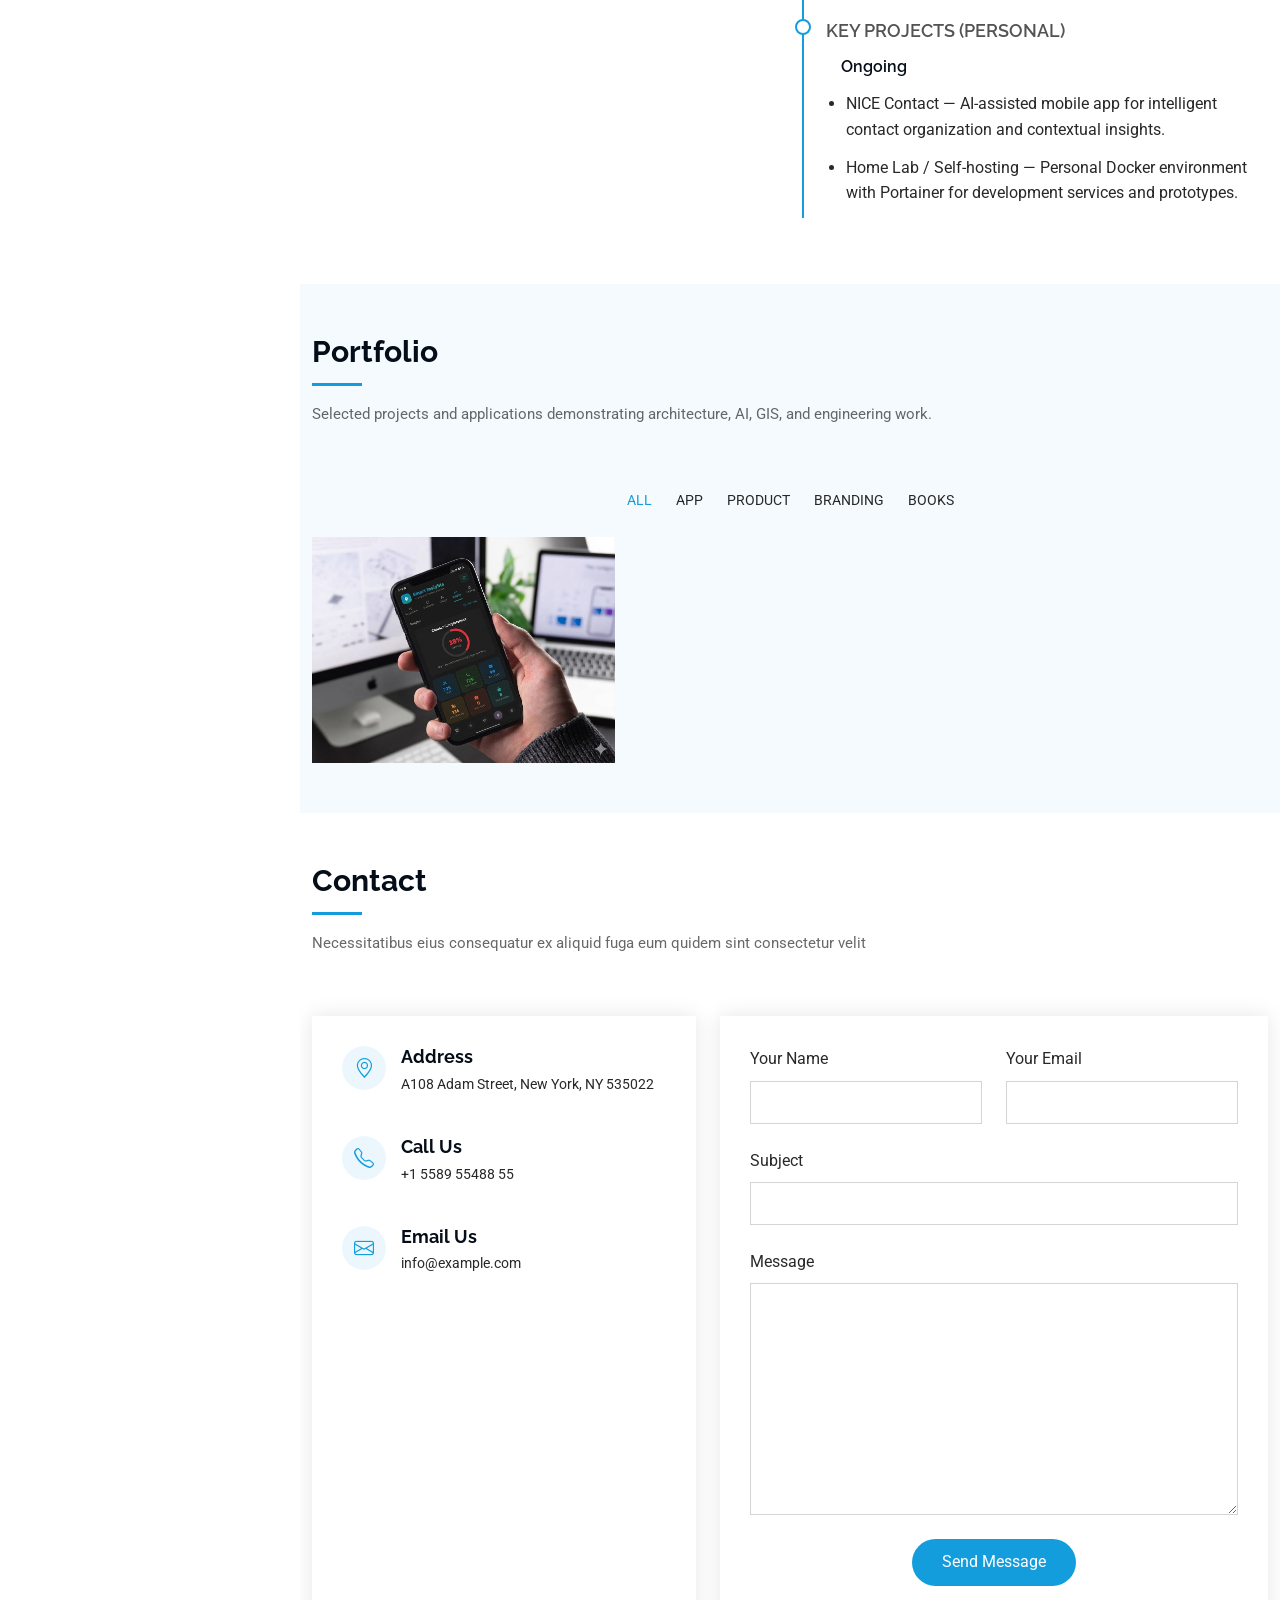
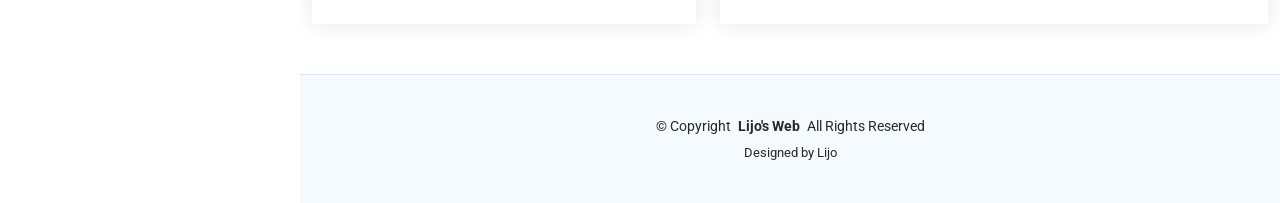
==== commit d6dac57f: "all main changes" ====
--- a/index.html
+++ b/index.html
@@ -7,6 +7,7 @@
   <title>Lijo Jolly Daniel</title>
   <meta content="" name="description">
   <meta content="" name="keywords">
+  <meta name="nav-active" content="home">
 
   <!-- Favicons -->
   <link href="assets/img/favicon.png" rel="icon">
@@ -31,49 +32,18 @@
 
 <body class="index-page">
 
-  <header id="header" class="header dark-background d-flex flex-column">
-    <i class="header-toggle d-xl-none bi bi-list"></i>
-
-    <div class="profile-img">
-      <img src="assets/img/my-profile-img.jpg" alt="" class="img-fluid rounded-circle">
-    </div>
-
-    <a href="index.html" class="logo d-flex align-items-center justify-content-center">
-      <!-- Uncomment the line below if you also wish to use an image logo -->
-      <!-- <img src="assets/img/logo.png" alt=""> -->
-      <h1 class="sitename">Lijo Jolly Daniel</h1>
-    </a>
-
-    <div class="social-links text-center">
-      <a href="#" class="twitter"><i class="bi bi-twitter-x"></i></a>
-      <a href="#" class="facebook"><i class="bi bi-facebook"></i></a>
-      <a href="#" class="instagram"><i class="bi bi-instagram"></i></a>
-      <a href="#" class="google-plus"><i class="bi bi-skype"></i></a>
-      <a href="#" class="linkedin"><i class="bi bi-linkedin"></i></a>
-    </div>
-
-    <nav id="navmenu" class="navmenu">
-      <ul>
-        <li><a href="#hero" class="active"><i class="bi bi-house navicon"></i>Home</a></li>
-        <li><a href="#about"><i class="bi bi-person navicon"></i> About</a></li>
-        <li><a href="#resume"><i class="bi bi-file-earmark-text navicon"></i> Resume</a></li>
-        <li><a href="#portfolio"><i class="bi bi-images navicon"></i> My Apps</a></li>
-        <li><a href="#contact"><i class="bi bi-envelope navicon"></i> Contact</a></li>
-      </ul>
-    </nav>
-
-  </header>
+  <div id="site-header"></div>
 
   <main class="main">
 
     <!-- Hero Section -->
-    <section id="hero" class="hero section dark-background">
-
-      <img src="assets/img/hero-bg.jpg" alt="" data-aos="fade-in" class="">
-
-      <div class="container" data-aos="fade-up" data-aos-delay="100">
-        <h2>Lijo Jolly Daniel</h2>
-        <p>I'm <span class="typed" data-typed-items="Designer, Developer, Freelancer, Tech Enthusiast">Designer</span><span class="typed-cursor typed-cursor--blink" aria-hidden="true"></span><span class="typed-cursor typed-cursor--blink" aria-hidden="true"></span></p>
+    <section id="hero" class="hero section dark-background hero-compact">
+
+      <div class="container hero-inner text-center" data-aos="fade-up" data-aos-delay="100">
+        <div>
+          <h2>Lijo Jolly Daniel</h2>
+          <p>I'm <span class="typed" data-typed-items="Designer, Developer, Freelancer, Tech Enthusiast">Designer</span><span class="typed-cursor typed-cursor--blink" aria-hidden="true"></span></p>
+        </div>
       </div>
 
     </section><!-- /Hero Section -->
@@ -90,11 +60,8 @@
       <div class="container" data-aos="fade-up" data-aos-delay="100">
 
         <div class="row gy-4 justify-content-center">
-          <div class="col-lg-4">
-            <img src="assets/img/my-profile-img.jpg" class="img-fluid" alt="">
-          </div>
-          <div class="col-lg-8 content">
-            <h2>Solution Architect &amp; Senior .NET/AI Engineer.</h2>
+            <div class="col-lg-10 content mx-auto">
+            <h2>Solution Architect &amp; AI Engineer.</h2>
             <p class="fst-italic py-3">
               Solution Architect and senior .NET engineering leader with 20 years delivering scalable platforms for government and enterprise clients.<br>
               Expert in C#, .NET (ASP.NET Core, Web API, EF Core), integration architecture, and GIS solutions.<br>
@@ -502,6 +469,7 @@
   <script src="assets/vendor/imagesloaded/imagesloaded.pkgd.min.js"></script>
   <script src="assets/vendor/isotope-layout/isotope.pkgd.min.js"></script>
   <script src="assets/vendor/swiper/swiper-bundle.min.js"></script>
+  <script src="assets/js/includes.js"></script>
 
   <!-- Main JS File -->
   <script src="assets/js/main.js"></script>
--- a/assets/css/main.css
+++ b/assets/css/main.css
@@ -207,8 +207,13 @@
 
 @media (min-width: 1200px) {
 
+  /* Support both direct header sibling and header injected inside #site-header */
   .header~main,
-  .header~#footer {
+  .header~#footer,
+  #site-header + main,
+  #site-header ~ main,
+  #site-header + #footer,
+  #site-header ~ #footer {
     margin-left: 300px;
   }
 }
@@ -618,6 +623,29 @@
   }
 }
 
+/* Compact hero variant for index page */
+.hero-compact {
+  min-height: 28vh;
+  padding: 40px 0;
+}
+.hero-compact > img { display: none; }
+.hero-compact .hero-inner {
+  display: flex;
+  align-items: center;
+  justify-content: center;
+  gap: 0;
+}
+.hero-profile {
+  width: 110px;
+  height: 110px;
+  object-fit: cover;
+  border: 6px solid color-mix(in srgb, var(--default-color), transparent 85%);
+}
+
+@media (max-width: 768px) {
+  .hero-compact { padding: 28px 0; }
+}
+
 /*--------------------------------------------------------------
 # About Section
 --------------------------------------------------------------*/
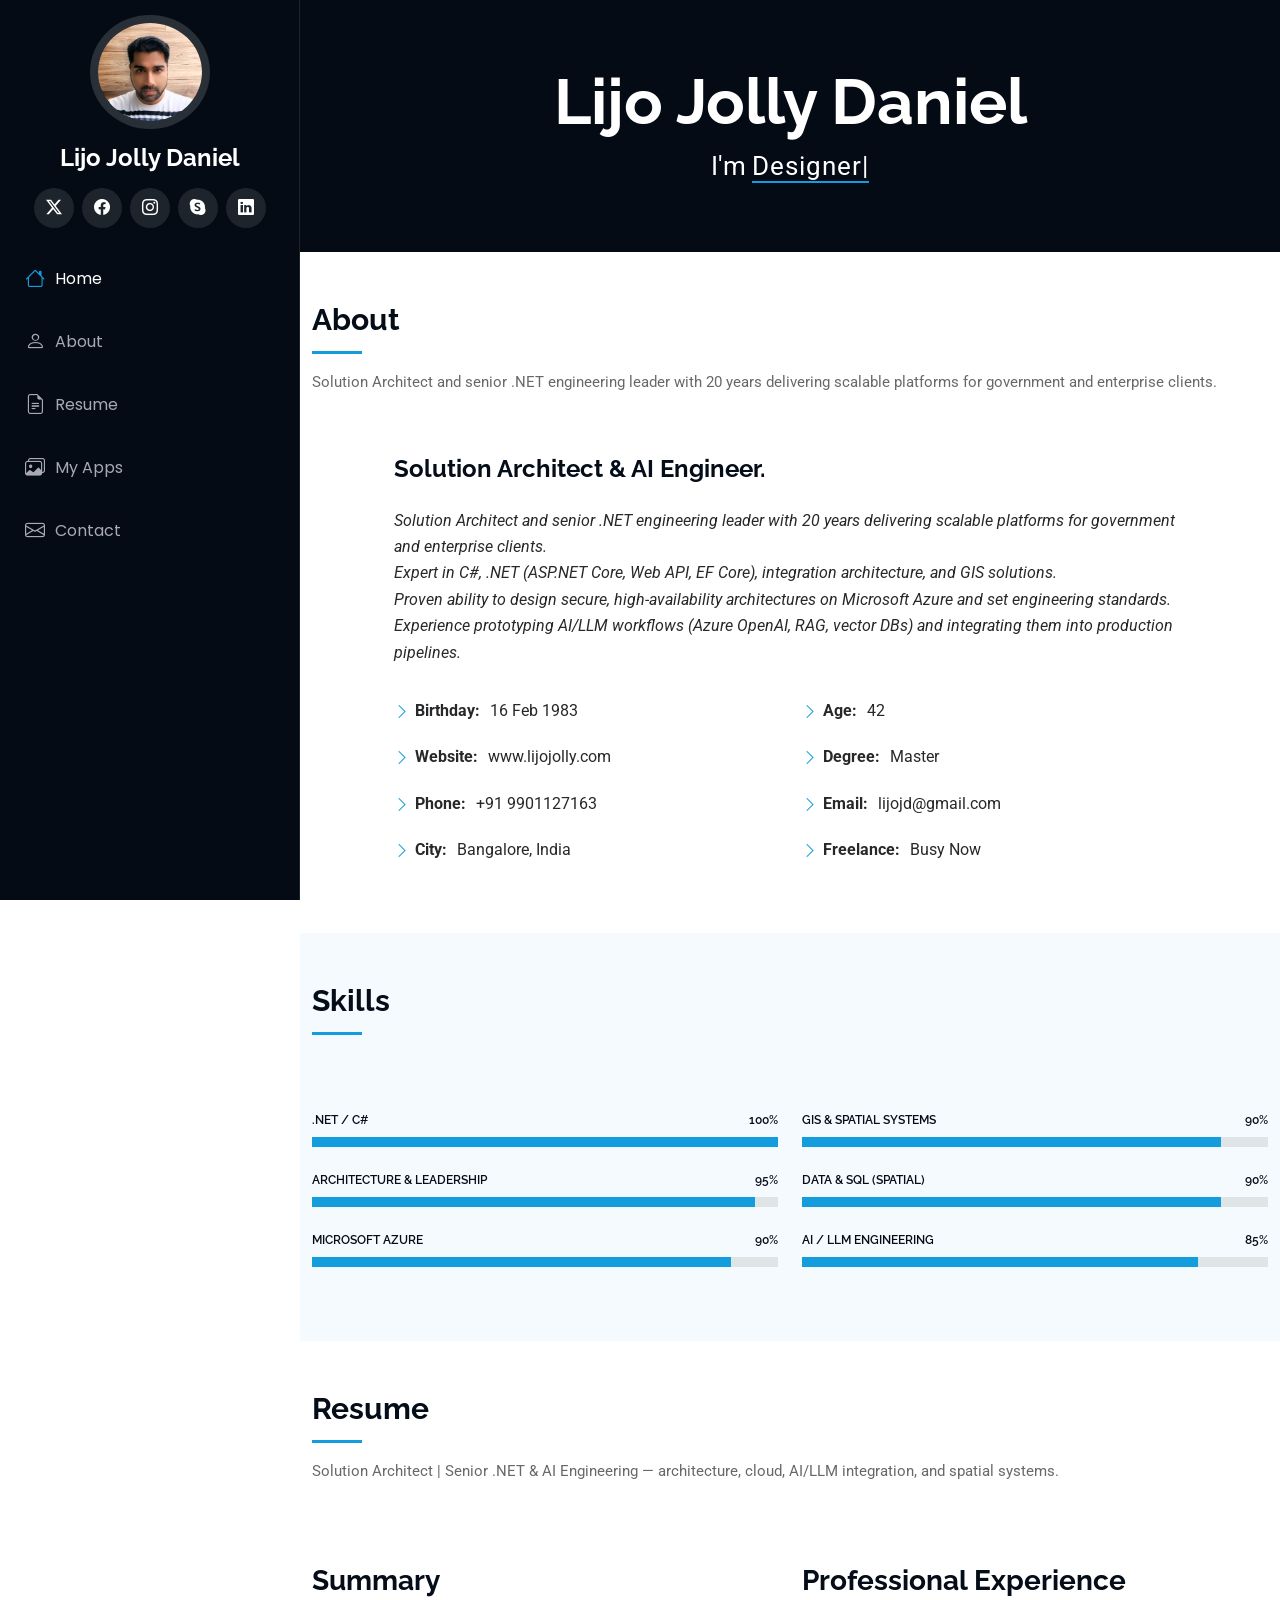
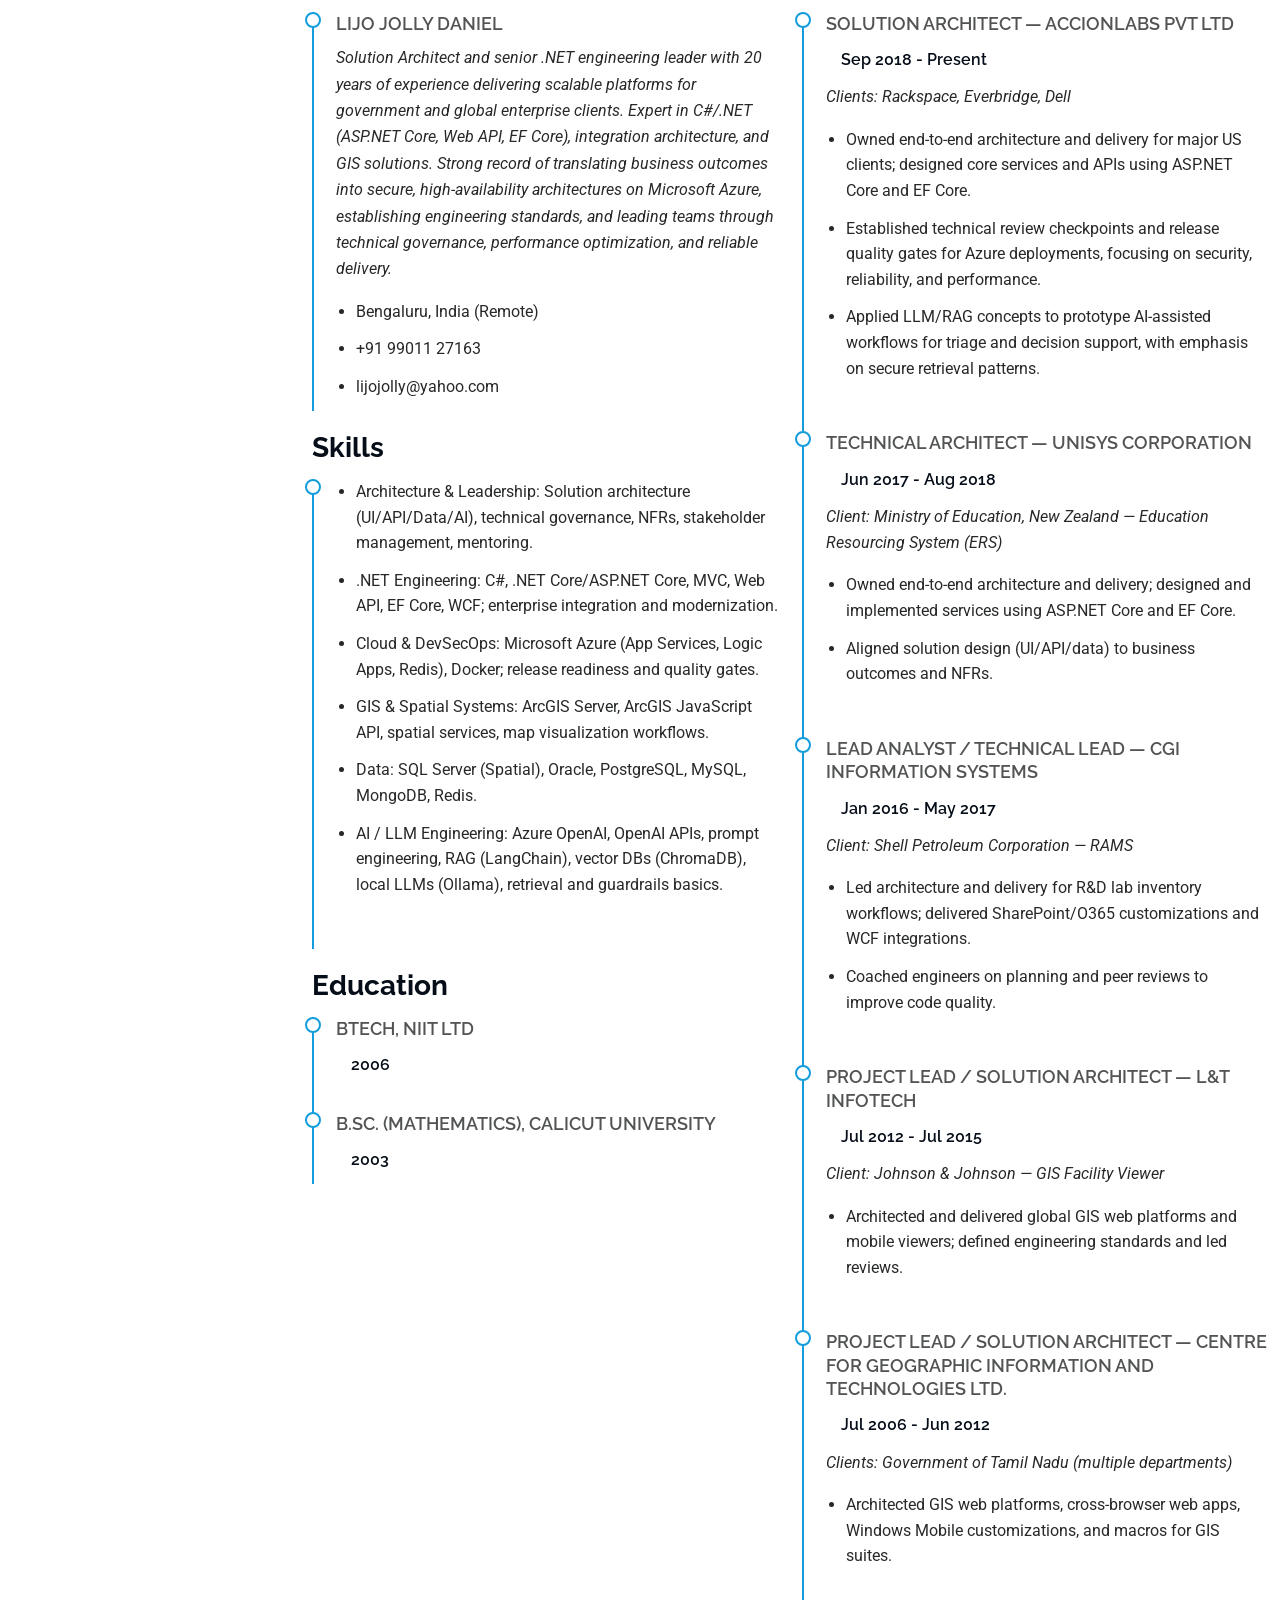
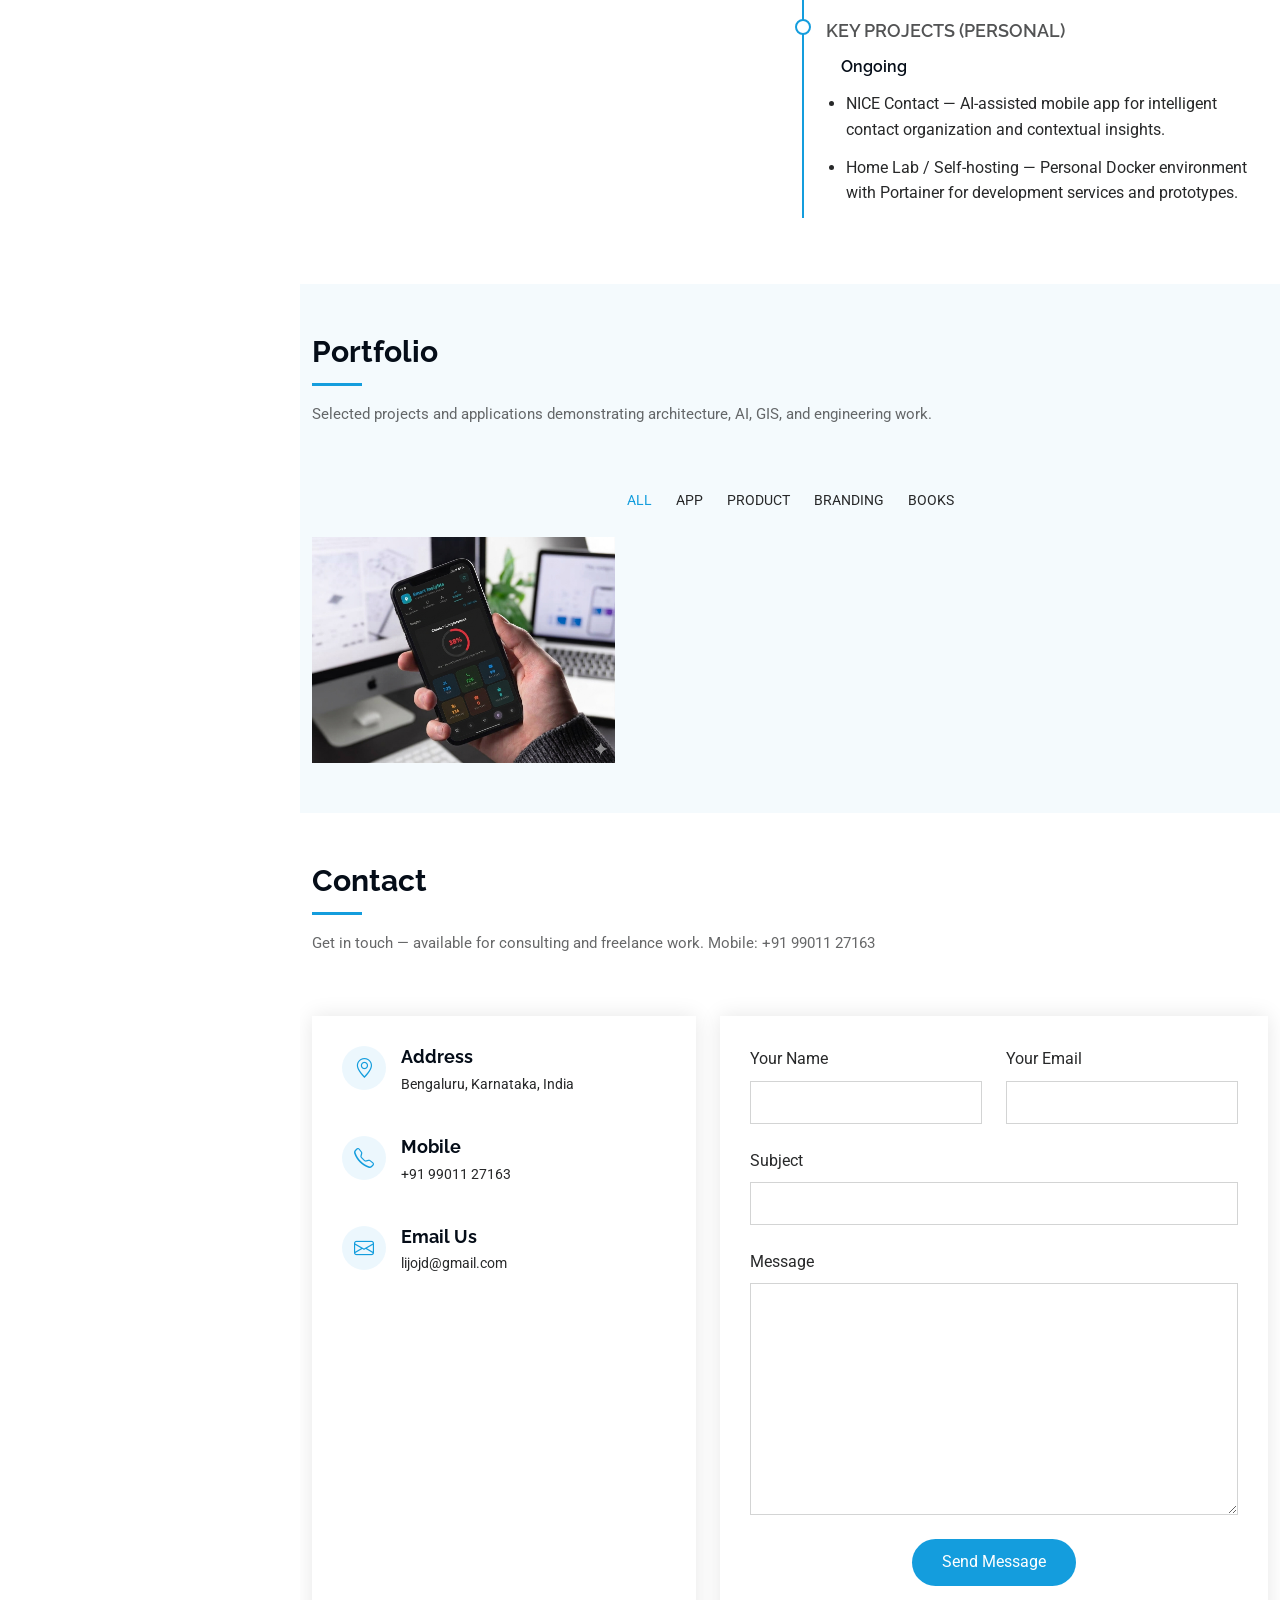
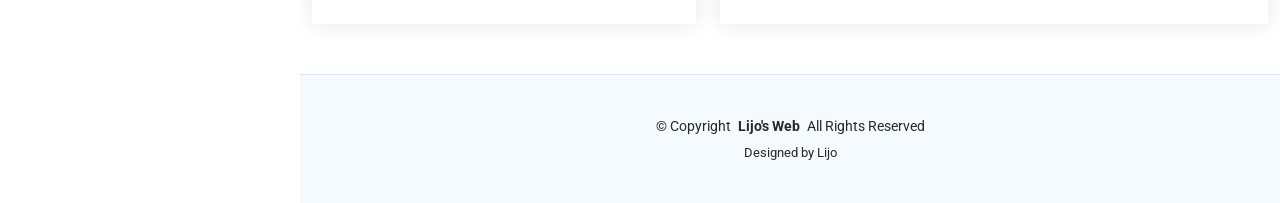
==== commit 38571a9f: "removed services file" ====
--- a/index.html
+++ b/index.html
@@ -353,7 +353,7 @@
       <!-- Section Title -->
       <div class="container section-title" data-aos="fade-up">
         <h2>Contact</h2>
-        <p>Necessitatibus eius consequatur ex aliquid fuga eum quidem sint consectetur velit</p>
+        <p>Get in touch — available for consulting and freelance work. Mobile: +91 99011 27163</p>
       </div><!-- End Section Title -->
 
       <div class="container" data-aos="fade-up" data-aos-delay="100">
@@ -367,15 +367,15 @@
                 <i class="bi bi-geo-alt flex-shrink-0"></i>
                 <div>
                   <h3>Address</h3>
-                  <p>A108 Adam Street, New York, NY 535022</p>
+                  <p>Bengaluru, Karnataka, India</p>
                 </div>
               </div><!-- End Info Item -->
 
               <div class="info-item d-flex" data-aos="fade-up" data-aos-delay="300">
                 <i class="bi bi-telephone flex-shrink-0"></i>
                 <div>
-                  <h3>Call Us</h3>
-                  <p>+1 5589 55488 55</p>
+                  <h3>Mobile</h3>
+                  <p>+91 99011 27163</p>
                 </div>
               </div><!-- End Info Item -->
 
@@ -383,7 +383,7 @@
                 <i class="bi bi-envelope flex-shrink-0"></i>
                 <div>
                   <h3>Email Us</h3>
-                  <p>info@example.com</p>
+                  <p>lijojd@gmail.com</p>
                 </div>
               </div><!-- End Info Item -->
 
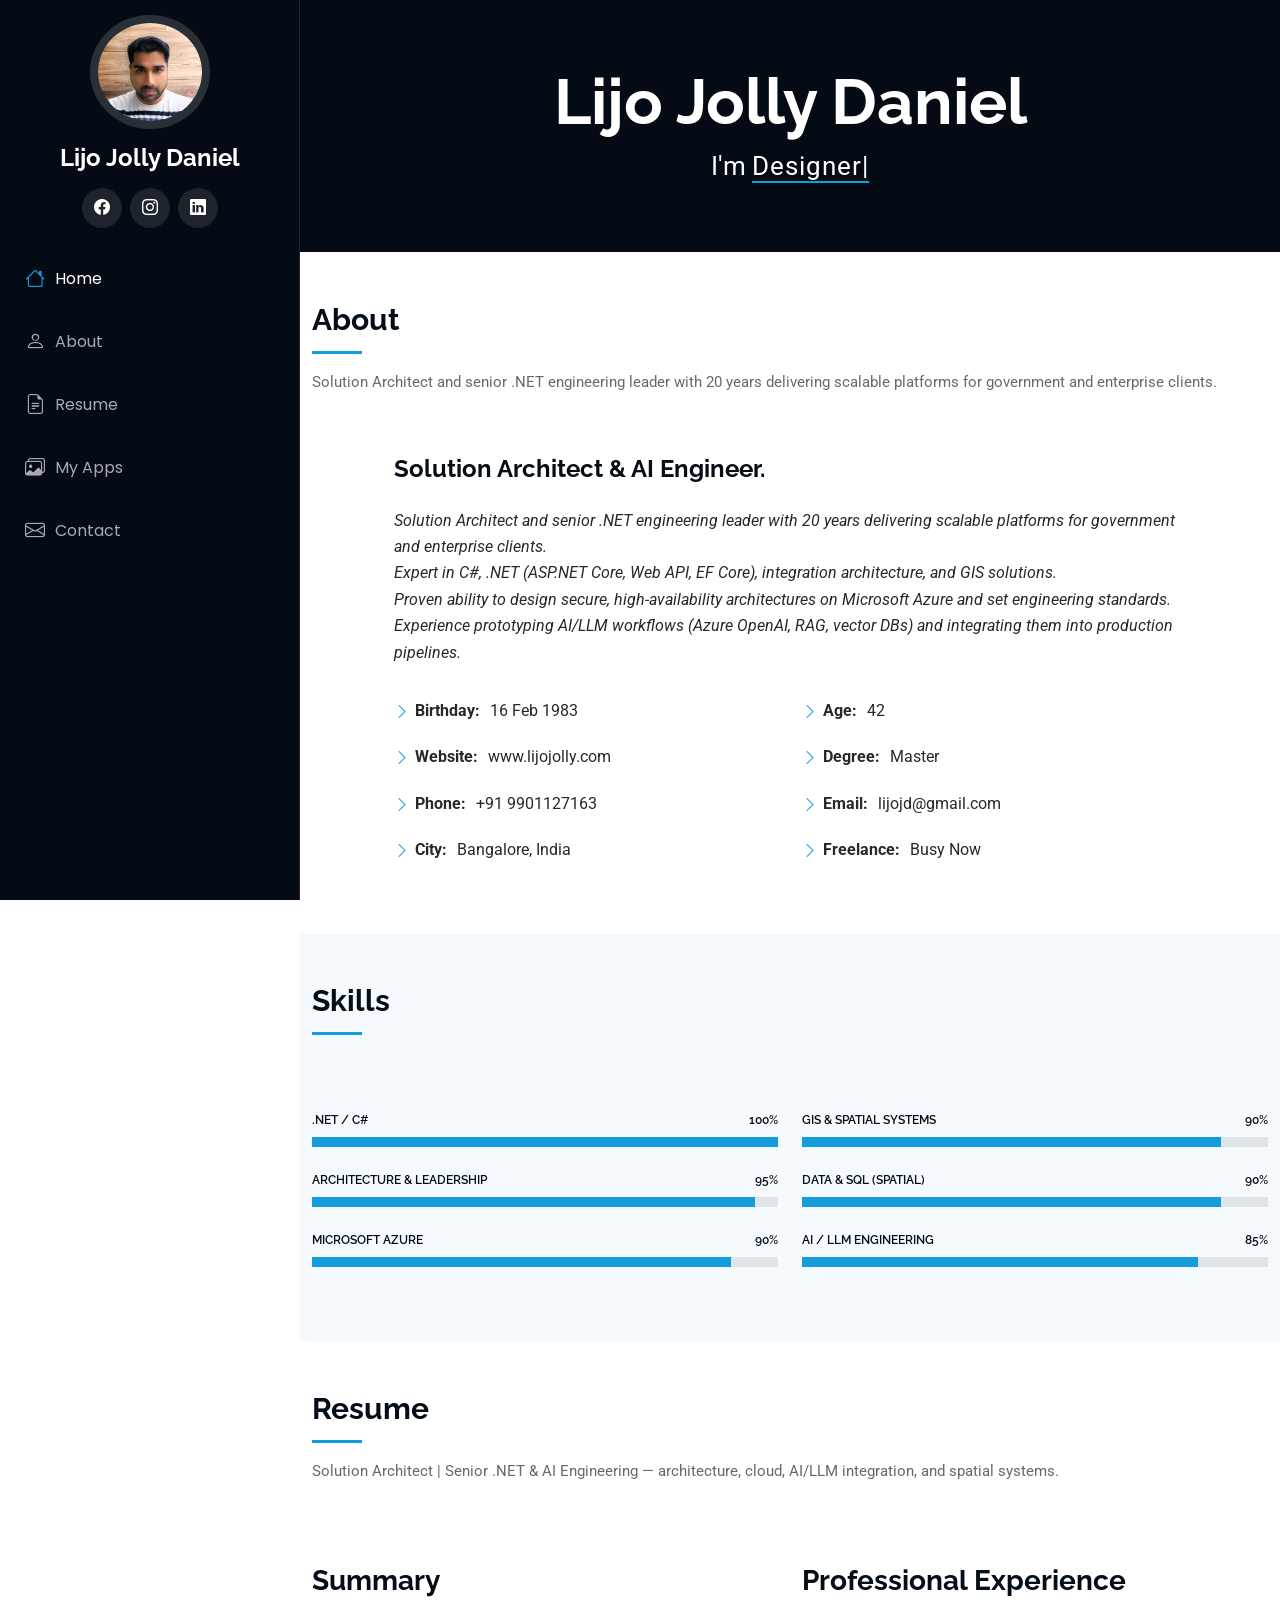
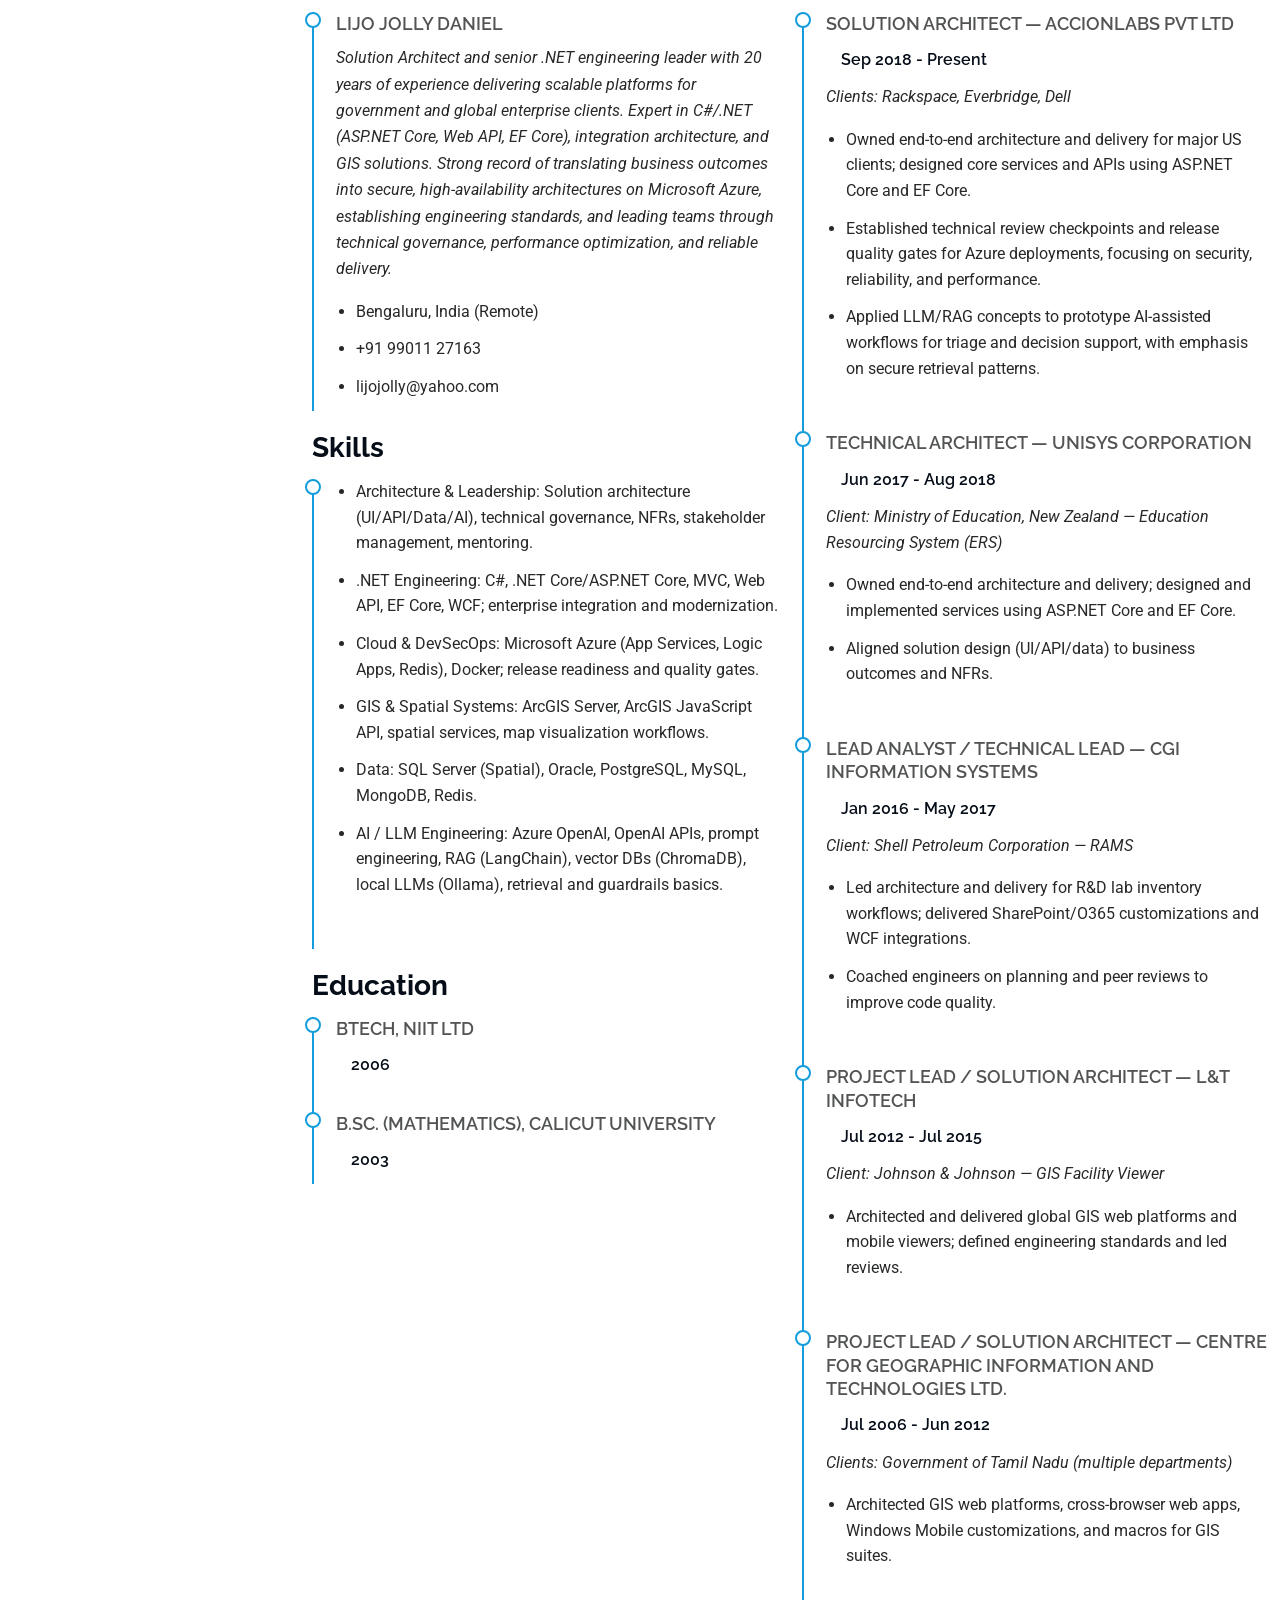
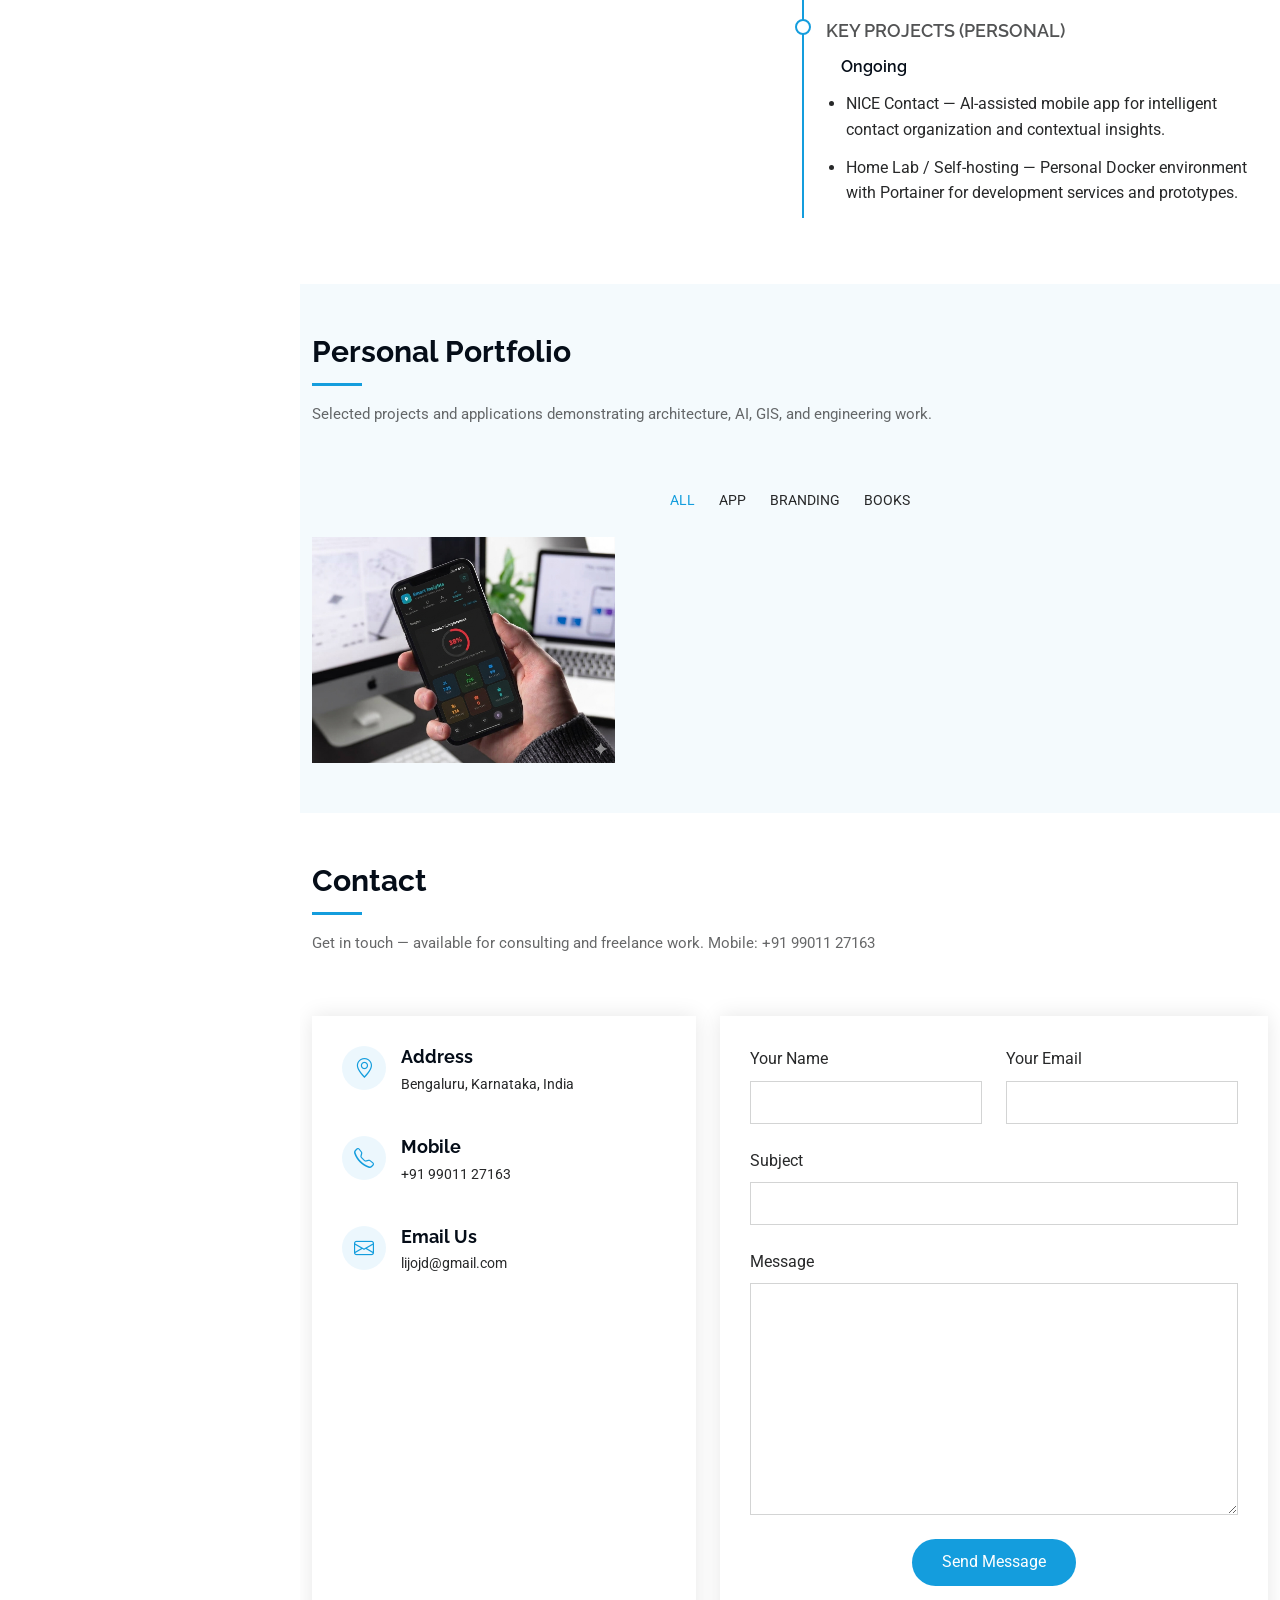
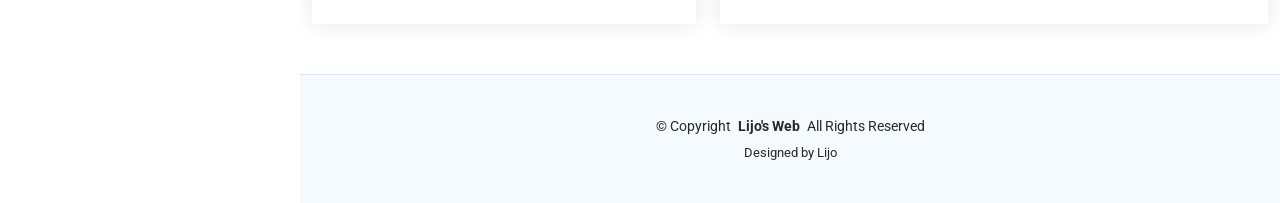
==== commit ab8be40a: "updated social mdia links" ====
--- a/index.html
+++ b/index.html
@@ -289,7 +289,7 @@
 
       <!-- Section Title -->
       <div class="container section-title" data-aos="fade-up">
-        <h2>Portfolio</h2>
+        <h2>Personal Portfolio</h2>
         <p>Selected projects and applications demonstrating architecture, AI, GIS, and engineering work.</p>
       </div><!-- End Section Title -->
 
@@ -300,7 +300,6 @@
           <ul class="portfolio-filters isotope-filters" data-aos="fade-up" data-aos-delay="100">
             <li data-filter="*" class="filter-active">All</li>
             <li data-filter=".filter-app">App</li>
-            <li data-filter=".filter-product">Product</li>
             <li data-filter=".filter-branding">Branding</li>
             <li data-filter=".filter-books">Books</li>
           </ul><!-- End Portfolio Filters -->
@@ -311,7 +310,7 @@
               <div class="portfolio-content h-100">
                 <img src="assets/img/portfolio/app-1.png" class="img-fluid" alt="Mobile App">
                 <div class="portfolio-info">
-                  <h4>App 1</h4>
+                  <h4>NICE - Nextgen Integrated Contact Engine</h4>
                   <p>Mobile app showcasing AI-assisted features and contextual insights.</p>
                   <a href="assets/img/portfolio/app-1.png" title="App 1" data-gallery="portfolio-gallery-app" class="glightbox preview-link"><i class="bi bi-zoom-in"></i></a>
                   <a href="portfolio-details-app1.html" title="More Details" class="details-link"><i class="bi bi-link-45deg"></i></a>
@@ -319,17 +318,7 @@
               </div>
             </div><!-- End Portfolio Item -->
 
-            <div class="col-lg-4 col-md-6 portfolio-item isotope-item filter-product">
-              <div class="portfolio-content h-100">
-                <img src="assets/img/portfolio/product-1.jpg" class="img-fluid" alt="">
-                <div class="portfolio-info">
-                  <h4>Product 1</h4>
-                  <p>Web product for data visualization and enterprise workflows.</p>
-                  <a href="assets/img/portfolio/product-1.jpg" title="Product 1" data-gallery="portfolio-gallery-product" class="glightbox preview-link"><i class="bi bi-zoom-in"></i></a>
-                  <a href="portfolio-details-product1.html" title="More Details" class="details-link"><i class="bi bi-link-45deg"></i></a>
-                </div>
-              </div>
-            </div><!-- End Portfolio Item -->
+            
 
             <!-- Branding 1 removed -->
 
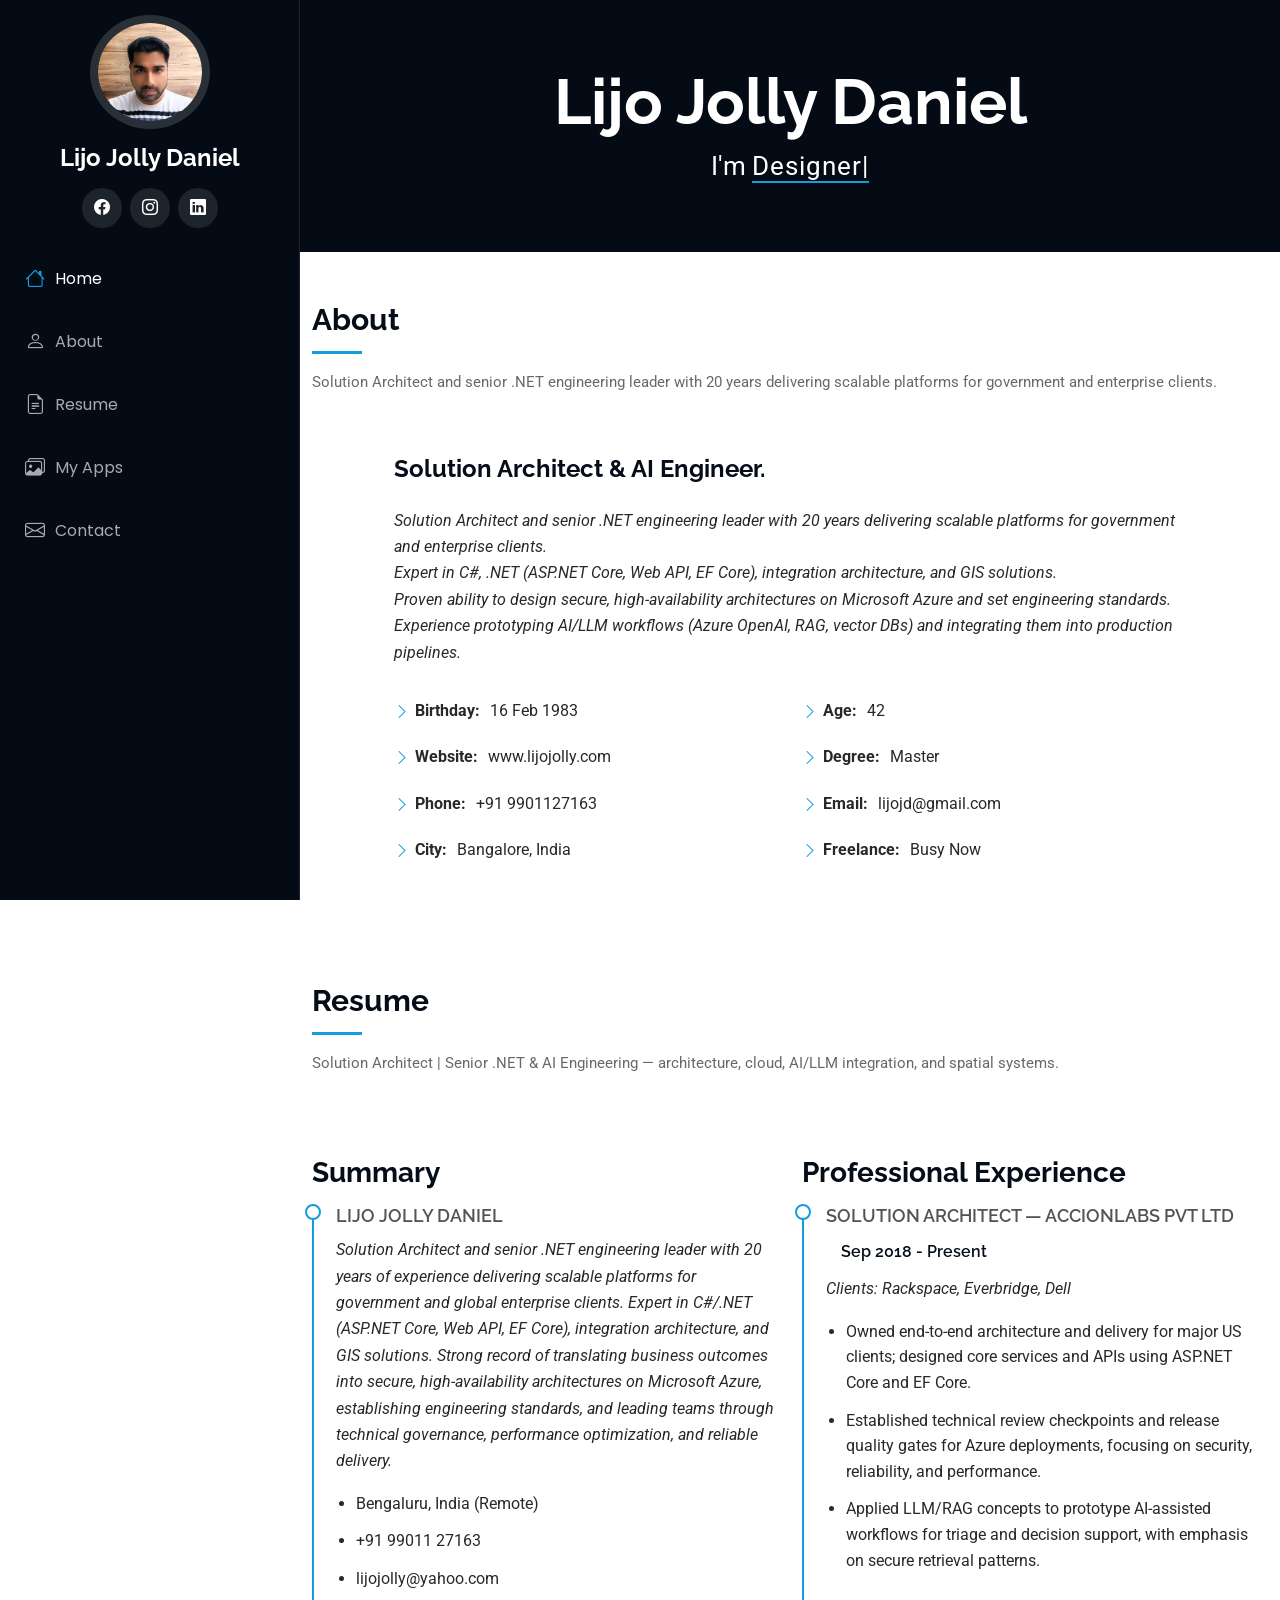
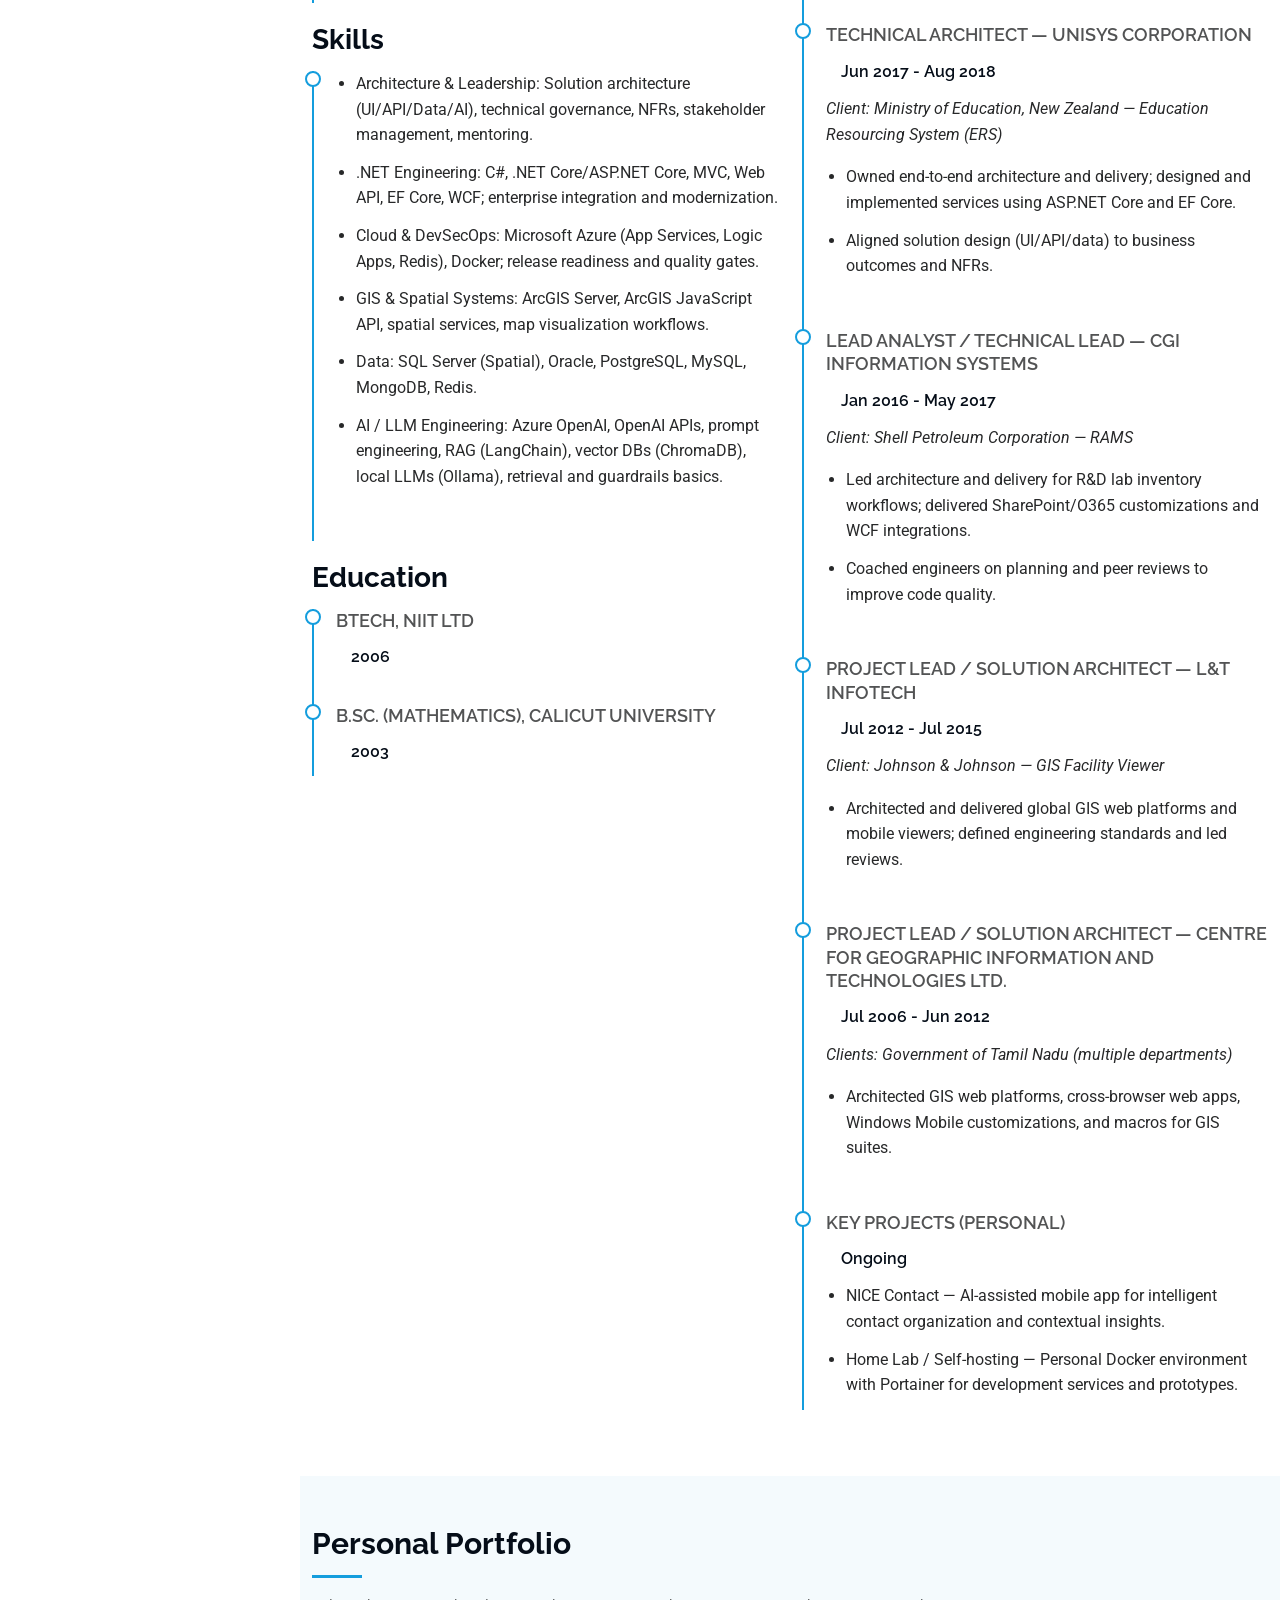
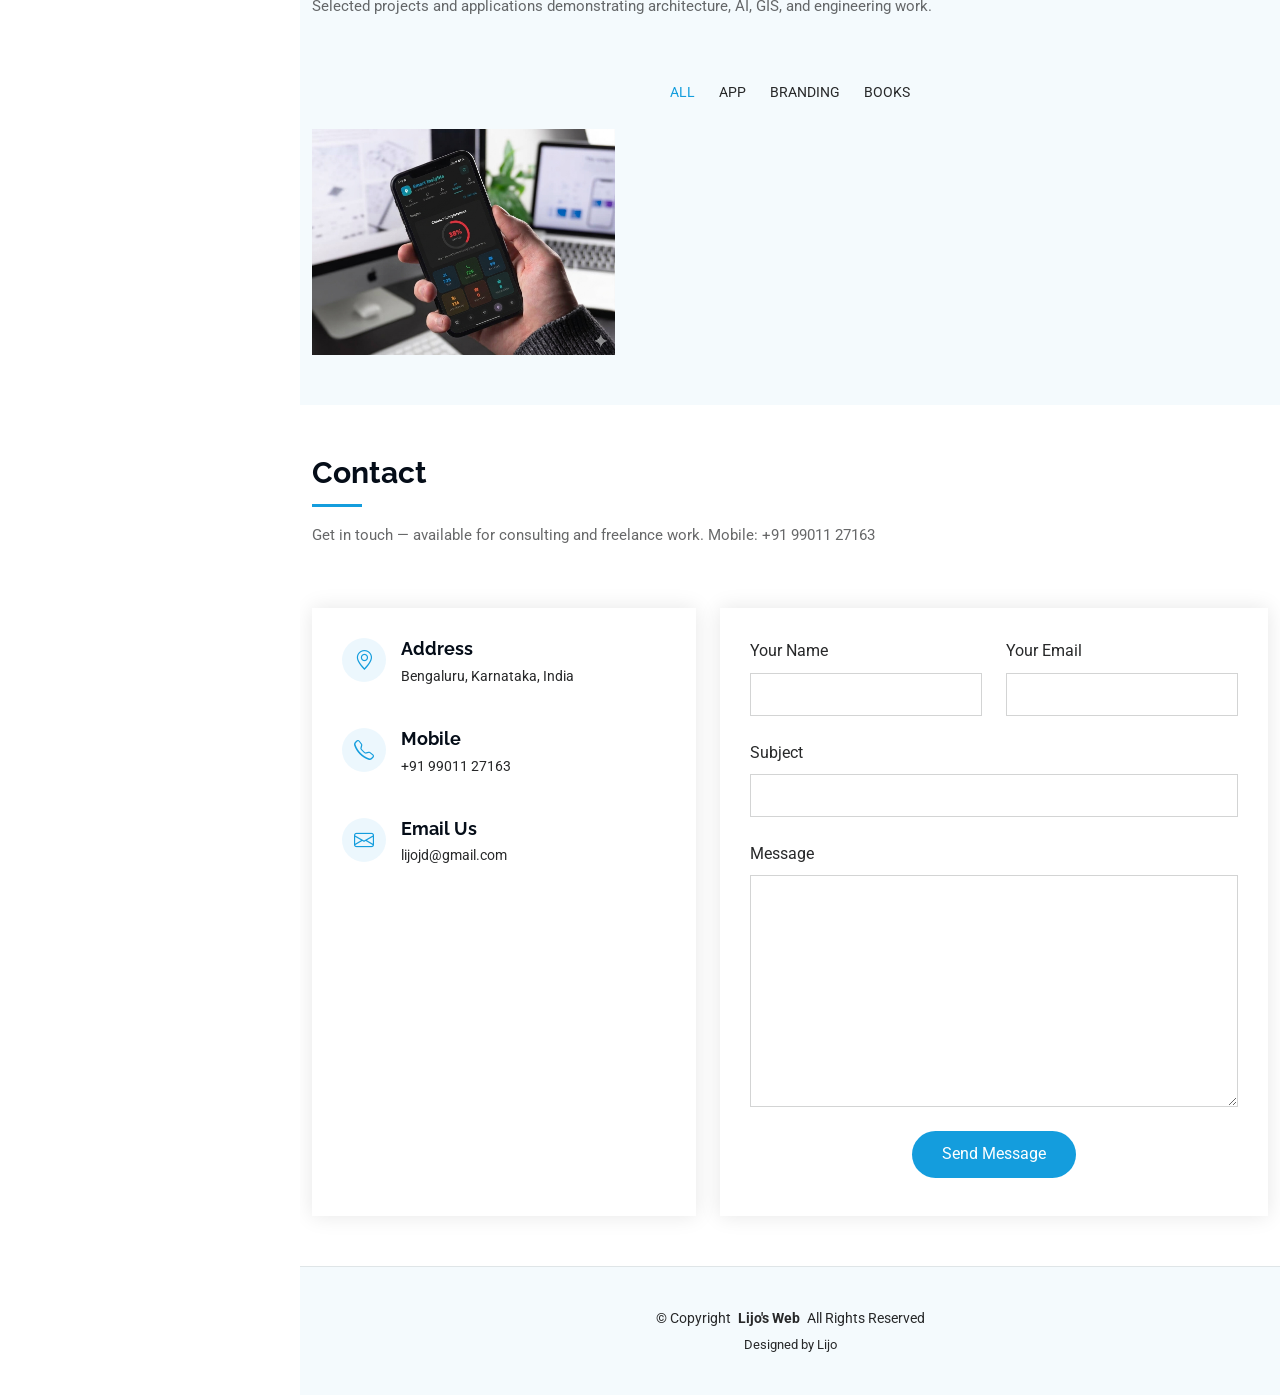
==== commit ba6ff2d0: "remove skills progress bar section" ====
--- a/index.html
+++ b/index.html
@@ -96,73 +96,7 @@
 
    
 
-    <!-- Skills Section -->
-    <section id="skills" class="skills section light-background">
-
-      <!-- Section Title -->
-      <div class="container section-title" data-aos="fade-up">
-        <h2>Skills</h2>
-      </div><!-- End Section Title -->
-
-      <div class="container" data-aos="fade-up" data-aos-delay="100">
-
-        <div class="row skills-content skills-animation">
-
-          <div class="col-lg-6">
-
-            <div class="progress">
-              <span class="skill"><span>.NET / C#</span> <i class="val">100%</i></span>
-              <div class="progress-bar-wrap">
-                <div class="progress-bar" role="progressbar" aria-valuenow="100" aria-valuemin="0" aria-valuemax="100"></div>
-              </div>
-            </div><!-- End Skills Item -->
-
-            <div class="progress">
-              <span class="skill"><span>Architecture &amp; Leadership</span> <i class="val">95%</i></span>
-              <div class="progress-bar-wrap">
-                <div class="progress-bar" role="progressbar" aria-valuenow="95" aria-valuemin="0" aria-valuemax="100"></div>
-              </div>
-            </div><!-- End Skills Item -->
-
-            <div class="progress">
-              <span class="skill"><span>Microsoft Azure</span> <i class="val">90%</i></span>
-              <div class="progress-bar-wrap">
-                <div class="progress-bar" role="progressbar" aria-valuenow="90" aria-valuemin="0" aria-valuemax="100"></div>
-              </div>
-            </div><!-- End Skills Item -->
-
-          </div>
-
-          <div class="col-lg-6">
-
-            <div class="progress">
-              <span class="skill"><span>GIS &amp; Spatial Systems</span> <i class="val">90%</i></span>
-              <div class="progress-bar-wrap">
-                <div class="progress-bar" role="progressbar" aria-valuenow="90" aria-valuemin="0" aria-valuemax="100"></div>
-              </div>
-            </div><!-- End Skills Item -->
-
-            <div class="progress">
-              <span class="skill"><span>Data &amp; SQL (Spatial)</span> <i class="val">90%</i></span>
-              <div class="progress-bar-wrap">
-                <div class="progress-bar" role="progressbar" aria-valuenow="90" aria-valuemin="0" aria-valuemax="100"></div>
-              </div>
-            </div><!-- End Skills Item -->
-
-            <div class="progress">
-              <span class="skill"><span>AI / LLM Engineering</span> <i class="val">85%</i></span>
-              <div class="progress-bar-wrap">
-                <div class="progress-bar" role="progressbar" aria-valuenow="85" aria-valuemin="0" aria-valuemax="100"></div>
-              </div>
-            </div><!-- End Skills Item -->
-
-          </div>
-
-        </div>
-
-      </div>
-
-    </section><!-- /Skills Section -->
+    <!-- Skills Section removed -->
 
     <!-- Resume Section -->
     <section id="resume" class="resume section">
--- a/assets/css/main.css
+++ b/assets/css/main.css
@@ -709,42 +709,7 @@
   font-size: 14px;
 }
 
-/*--------------------------------------------------------------
-# Skills Section
---------------------------------------------------------------*/
-.skills .progress {
-  height: 60px;
-  display: block;
-  background: none;
-  border-radius: 0;
-}
-
-.skills .progress .skill {
-  color: var(--heading-color);
-  padding: 0;
-  margin: 0 0 6px 0;
-  text-transform: uppercase;
-  display: block;
-  font-weight: 600;
-  font-family: var(--heading-font);
-}
-
-.skills .progress .skill .val {
-  float: right;
-  font-style: normal;
-}
-
-.skills .progress-bar-wrap {
-  background: color-mix(in srgb, var(--default-color), transparent 90%);
-  height: 10px;
-}
-
-.skills .progress-bar {
-  width: 1px;
-  height: 10px;
-  transition: 0.9s;
-  background-color: var(--accent-color);
-}
+/* Skills styles removed */
 
 /*--------------------------------------------------------------
 # Resume Section
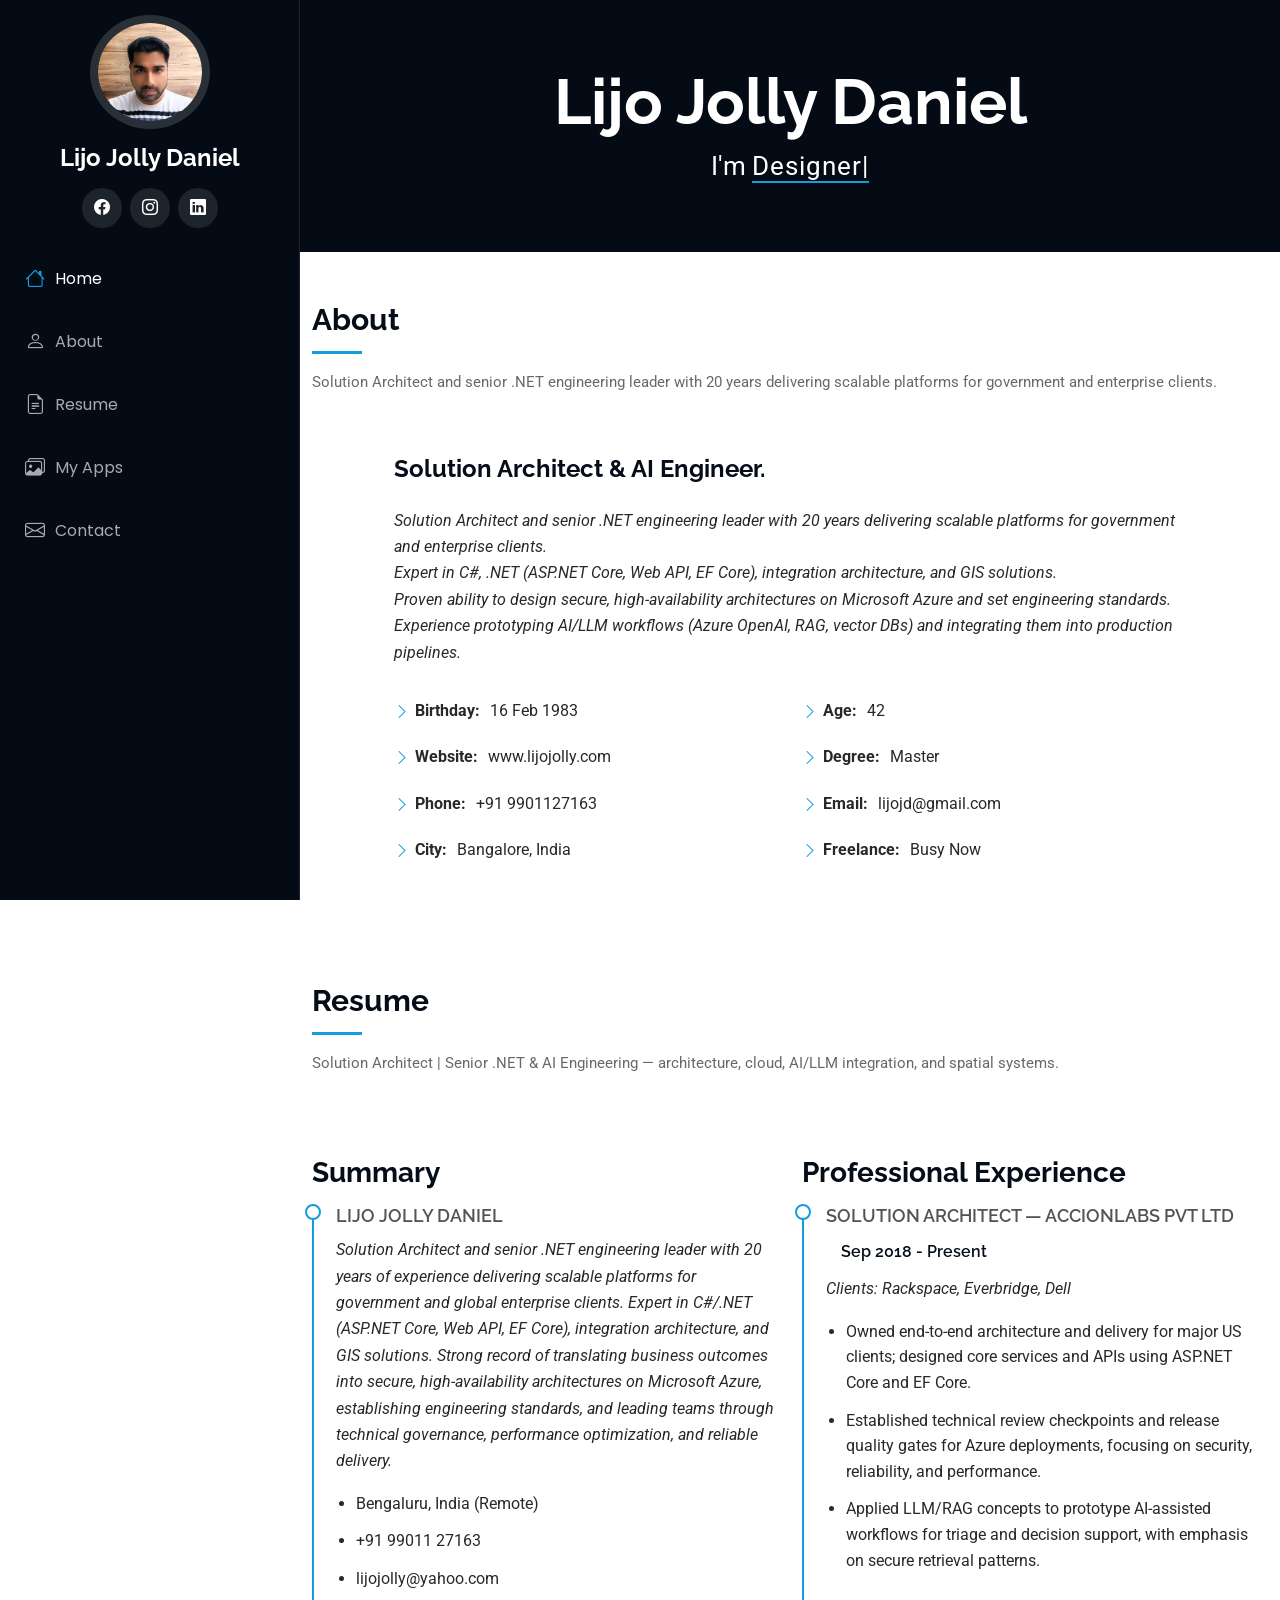
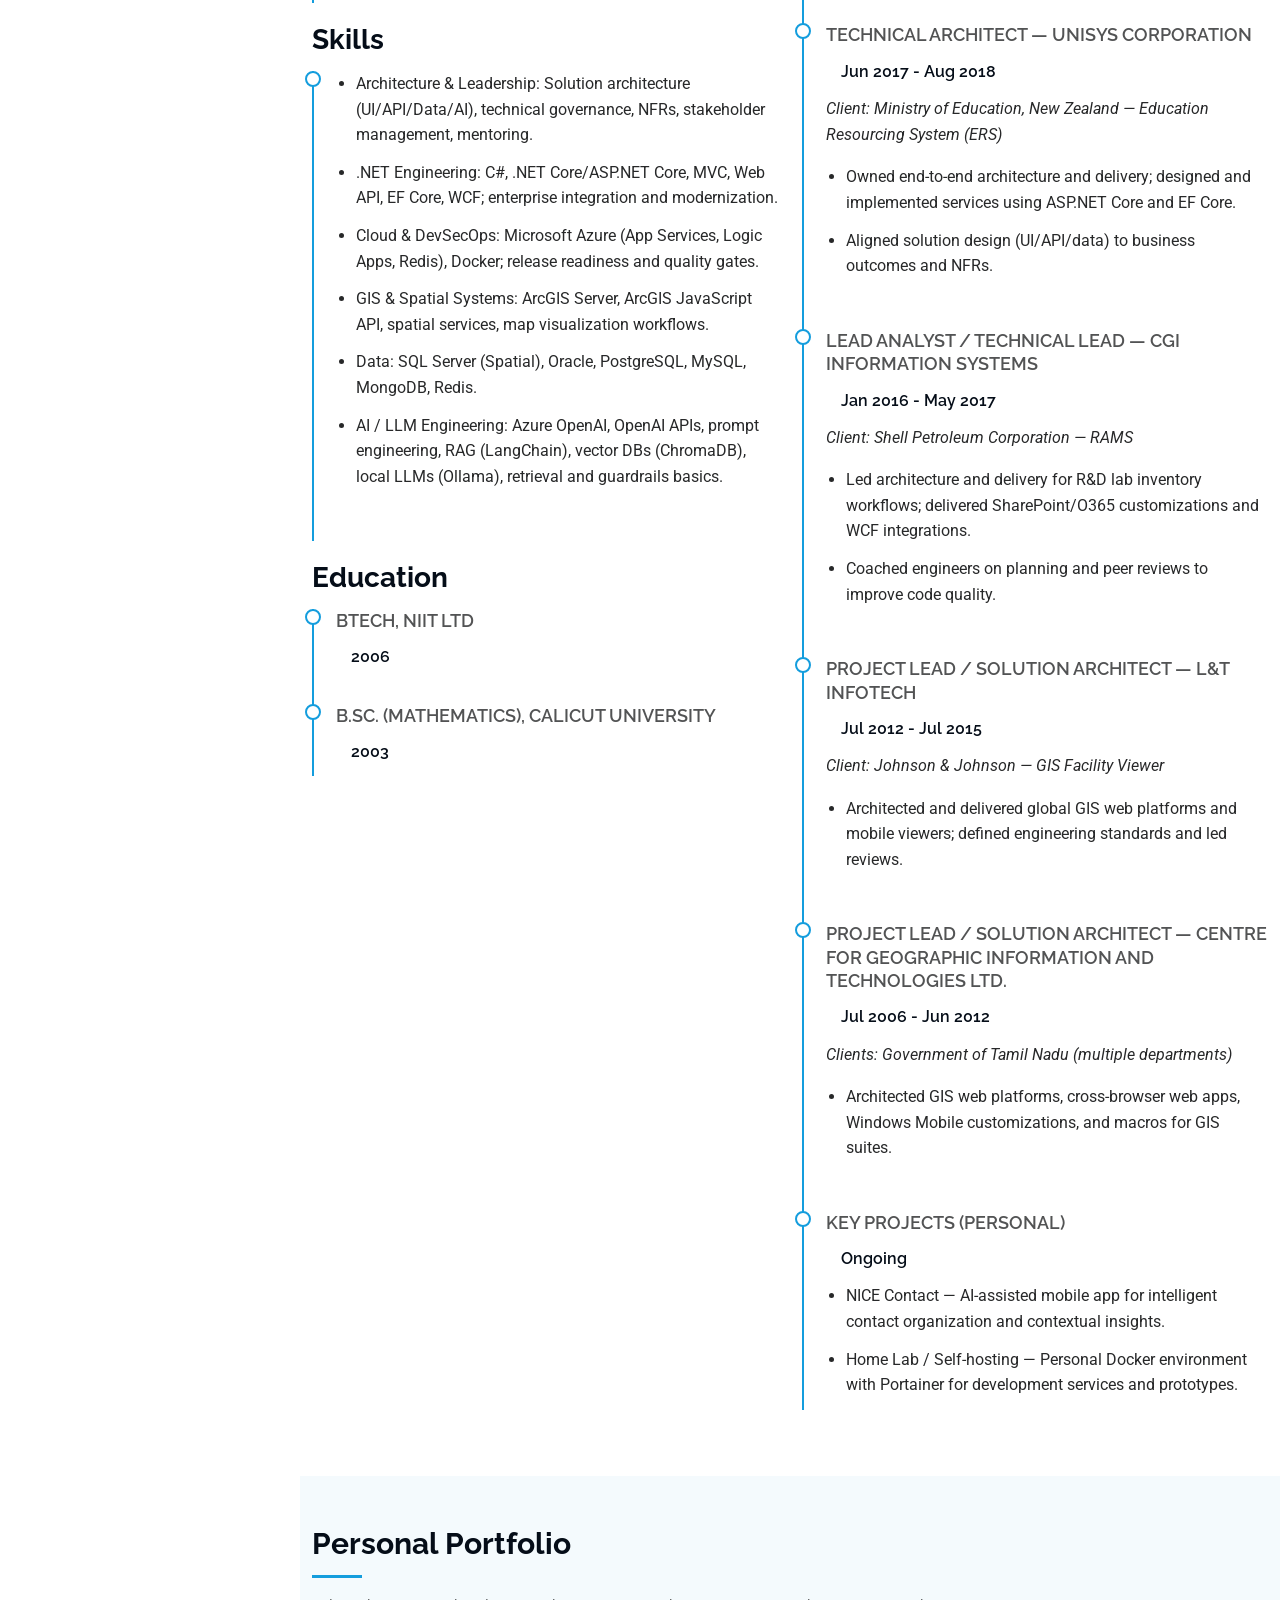
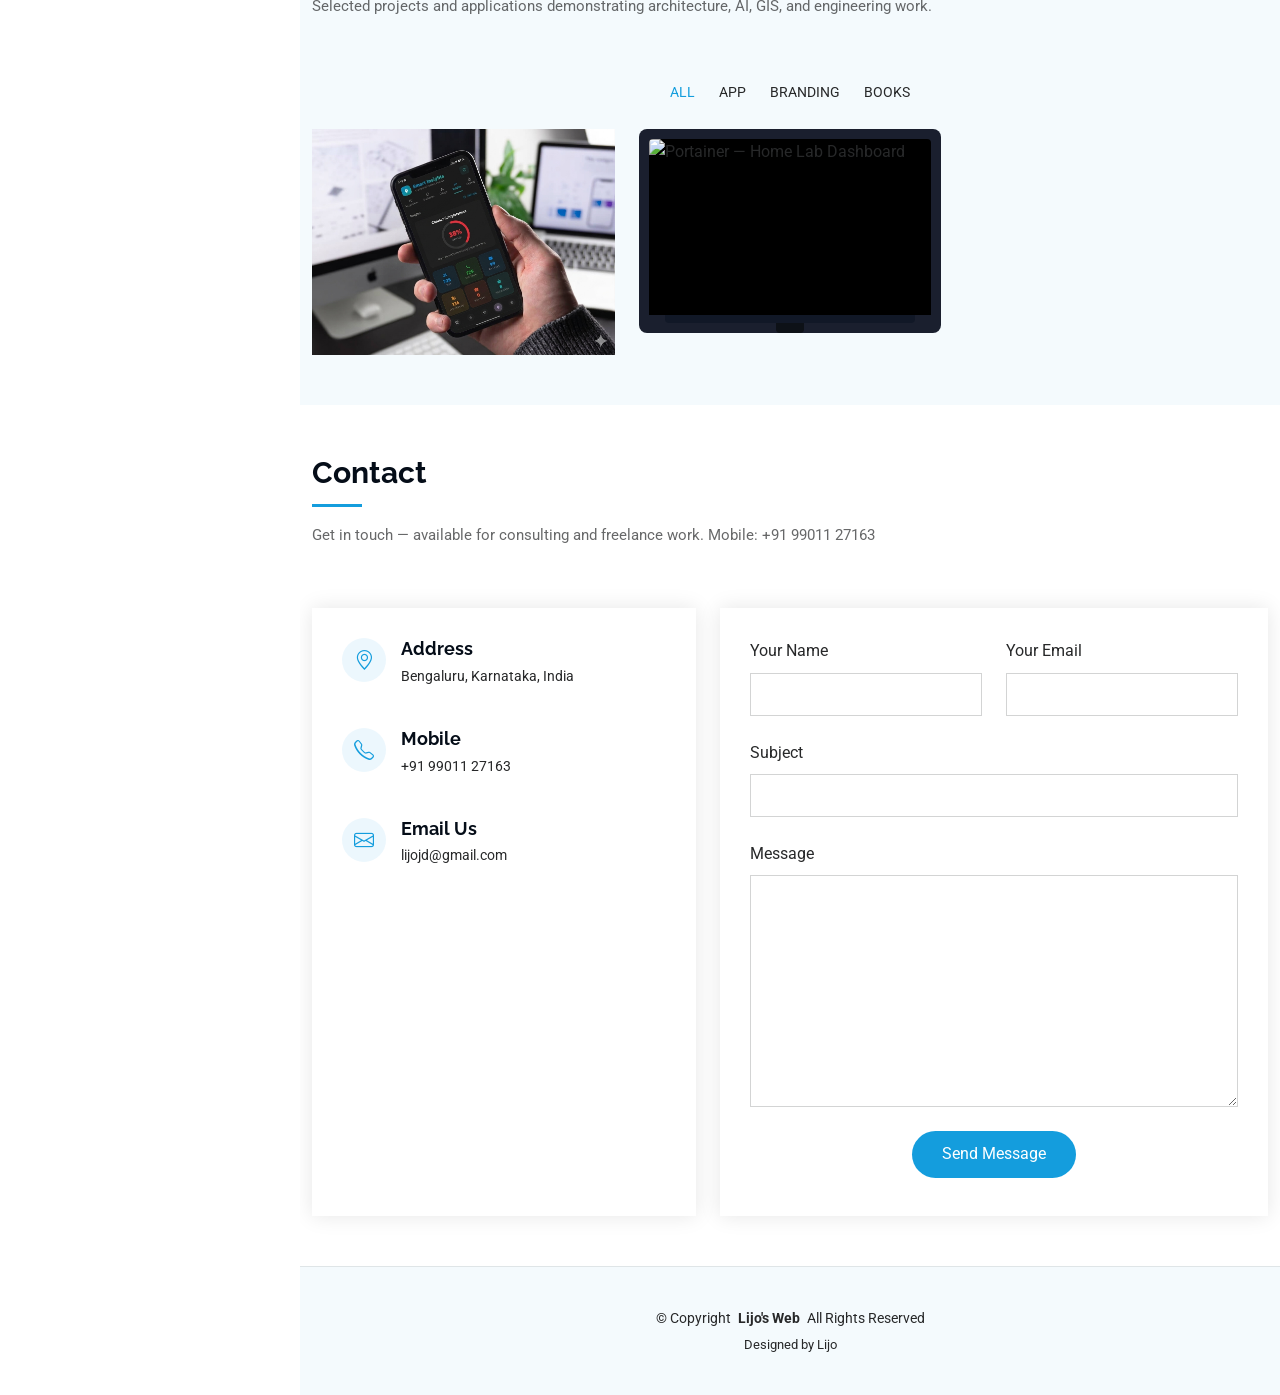
==== commit 7f9591c6: "updated reuired files" ====
--- a/index.html
+++ b/index.html
@@ -252,7 +252,24 @@
               </div>
             </div><!-- End Portfolio Item -->
 
-            
+            <div class="col-lg-4 col-md-6 portfolio-item isotope-item filter-app">
+              <div class="portfolio-content h-100">
+                <div class="monitor-thumb">
+                  <div class="screen-area">
+                    <img src="assets/img/portfolio/portainer-preview.jpg"
+                         onerror="this.onerror=null;this.src='assets/img/portfolio/app-2.jpg';"
+                         alt="Portainer — Home Lab Dashboard">
+                  </div>
+                  <div class="monitor-base"></div>
+                  <div class="monitor-stand"></div>
+                </div>
+                <div class="portfolio-info">
+                  <h4>Home Lab — Docker Containers</h4>
+                  <p>Personal Ubuntu homelab: Jellyfin, Immich, Homarr, FileBrowser &amp; OpenAI services managed via Portainer.</p>
+                  <a href="portfolio-details-homelab.html" title="More Details" class="details-link" style="left:50%"><i class="bi bi-link-45deg"></i></a>
+                </div>
+              </div>
+            </div><!-- End Portfolio Item -->
 
             <!-- Branding 1 removed -->
 
--- a/assets/css/main.css
+++ b/assets/css/main.css
@@ -1320,4 +1320,112 @@
 --------------------------------------------------------------*/
 .starter-section {
   /* Add your styles here */
-}+}
+
+/*--------------------------------------------------------------
+# Monitor / Desktop mockup
+--------------------------------------------------------------*/
+
+/* Card thumbnail — a laptop-style frame used in the portfolio grid */
+.monitor-thumb {
+  background: #1a1f2e;
+  border-radius: 8px;
+  padding: 10px 10px 0 10px;
+  position: relative;
+}
+.monitor-thumb .screen-area {
+  background: #000;
+  border-radius: 4px 4px 0 0;
+  overflow: hidden;
+  aspect-ratio: 16 / 10;
+}
+.monitor-thumb .screen-area img {
+  width: 100%;
+  height: 100%;
+  object-fit: cover;
+  display: block;
+}
+.monitor-thumb .monitor-base {
+  height: 8px;
+  background: #111827;
+  border-radius: 0 0 4px 4px;
+  margin: 0 16px;
+}
+.monitor-thumb .monitor-stand {
+  width: 28px;
+  height: 10px;
+  background: #0d1117;
+  margin: 0 auto;
+  border-radius: 0 0 4px 4px;
+}
+
+/* Details page — full monitor frame per app */
+.app-monitor-wrap {
+  text-align: center;
+  margin-bottom: 36px;
+}
+.app-monitor {
+  display: inline-block;
+  width: 100%;
+  max-width: 760px;
+  background: #1a1f2e;
+  border-radius: 10px 10px 0 0;
+  padding: 12px 12px 0 12px;
+  box-shadow: 0 8px 28px rgba(0,0,0,0.25);
+}
+.app-monitor .screen-area {
+  background: #000;
+  border-radius: 6px 6px 0 0;
+  overflow: hidden;
+  aspect-ratio: 16 / 9;
+}
+.app-monitor .screen-area img {
+  width: 100%;
+  height: 100%;
+  object-fit: cover;
+  display: block;
+}
+.app-monitor-base {
+  display: inline-block;
+  width: 100%;
+  max-width: 760px;
+  height: 14px;
+  background: #111827;
+  border-radius: 0 0 6px 6px;
+  box-shadow: 0 4px 12px rgba(0,0,0,0.2);
+}
+.app-monitor-stand-wrap {
+  text-align: center;
+}
+.app-monitor-stand {
+  display: inline-block;
+  width: 60px;
+  height: 18px;
+  background: #0d1117;
+  border-radius: 0 0 6px 6px;
+}
+.app-monitor-label {
+  margin-top: 12px;
+  font-weight: 600;
+  font-size: 15px;
+  color: var(--heading-color);
+  letter-spacing: 0.02em;
+}
+
+/* Dot bar inside the monitor to make it look realistic */
+.monitor-dots {
+  display: flex;
+  align-items: center;
+  gap: 5px;
+  padding: 5px 8px;
+  background: #23293a;
+}
+.monitor-dots span {
+  display: inline-block;
+  width: 8px;
+  height: 8px;
+  border-radius: 50%;
+}
+.monitor-dots .dot-red   { background: #ff5f57; }
+.monitor-dots .dot-yellow{ background: #febc2e; }
+.monitor-dots .dot-green { background: #28c840; }
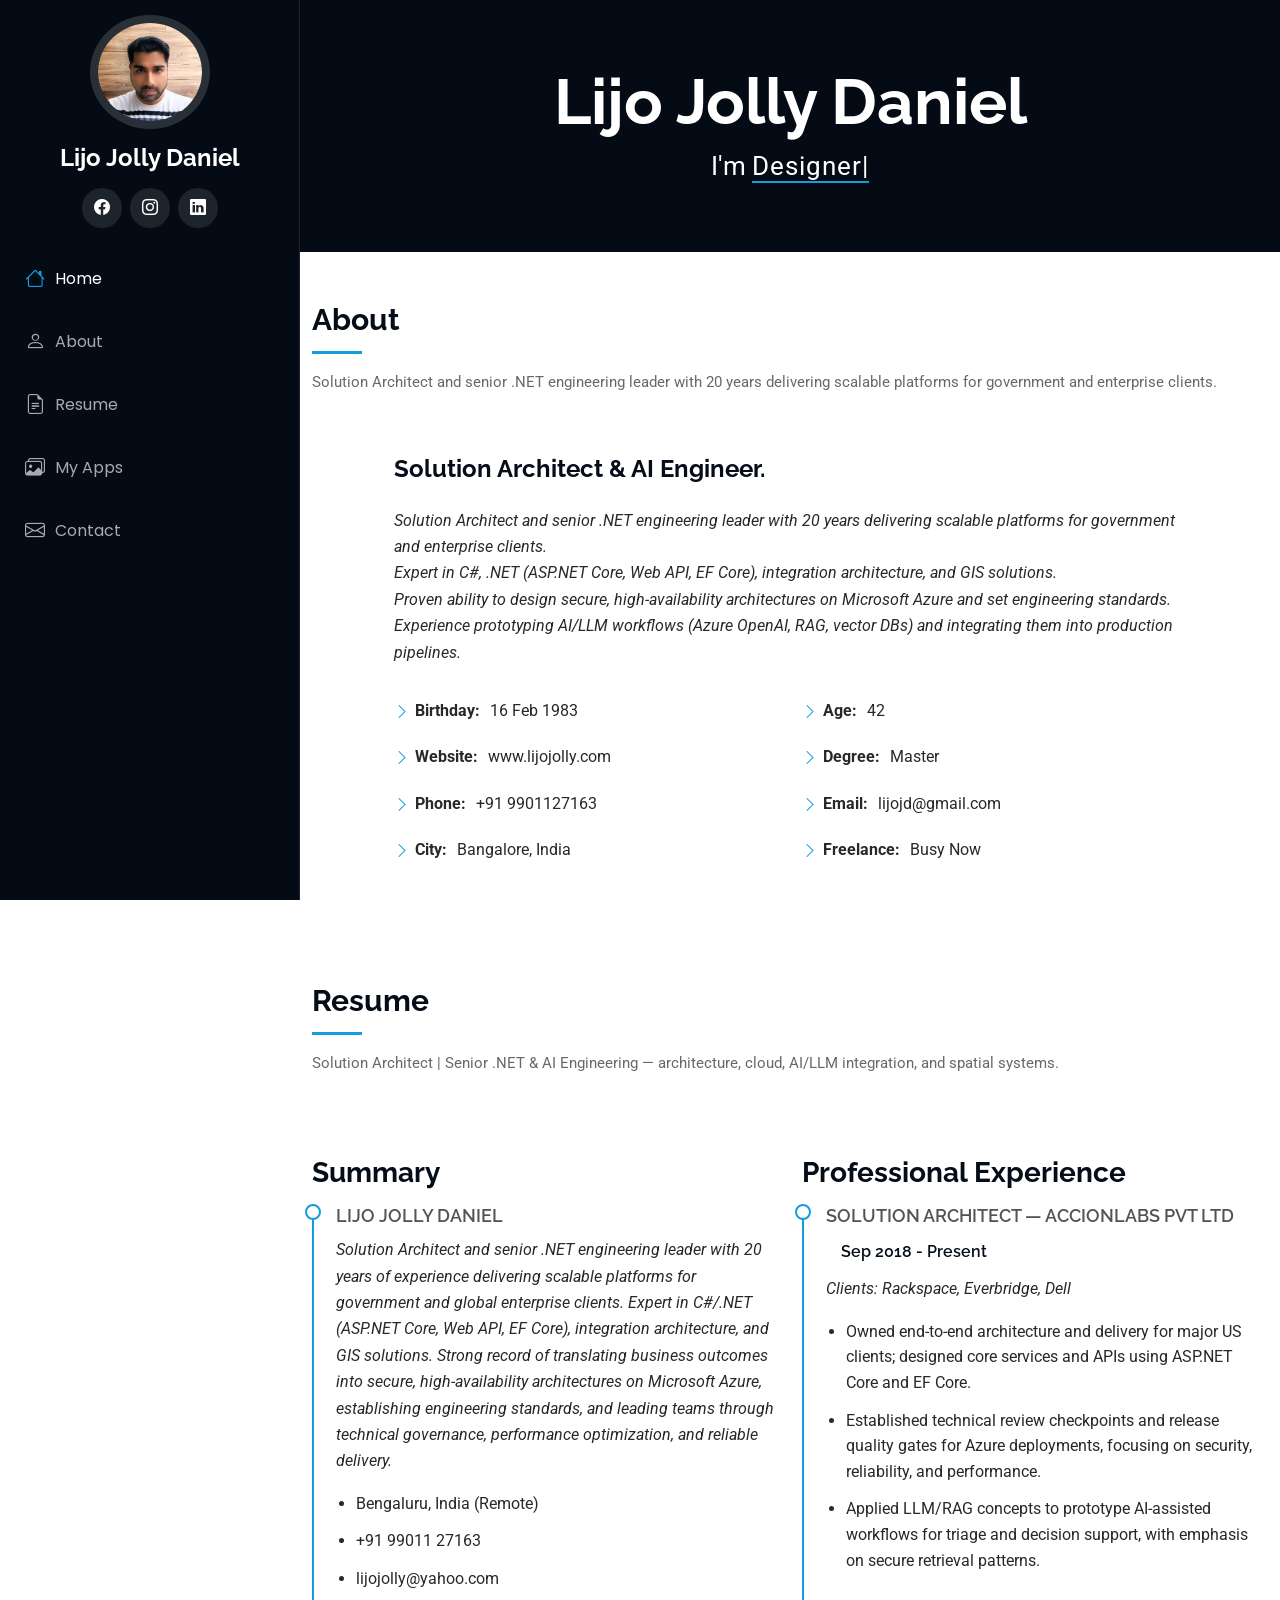
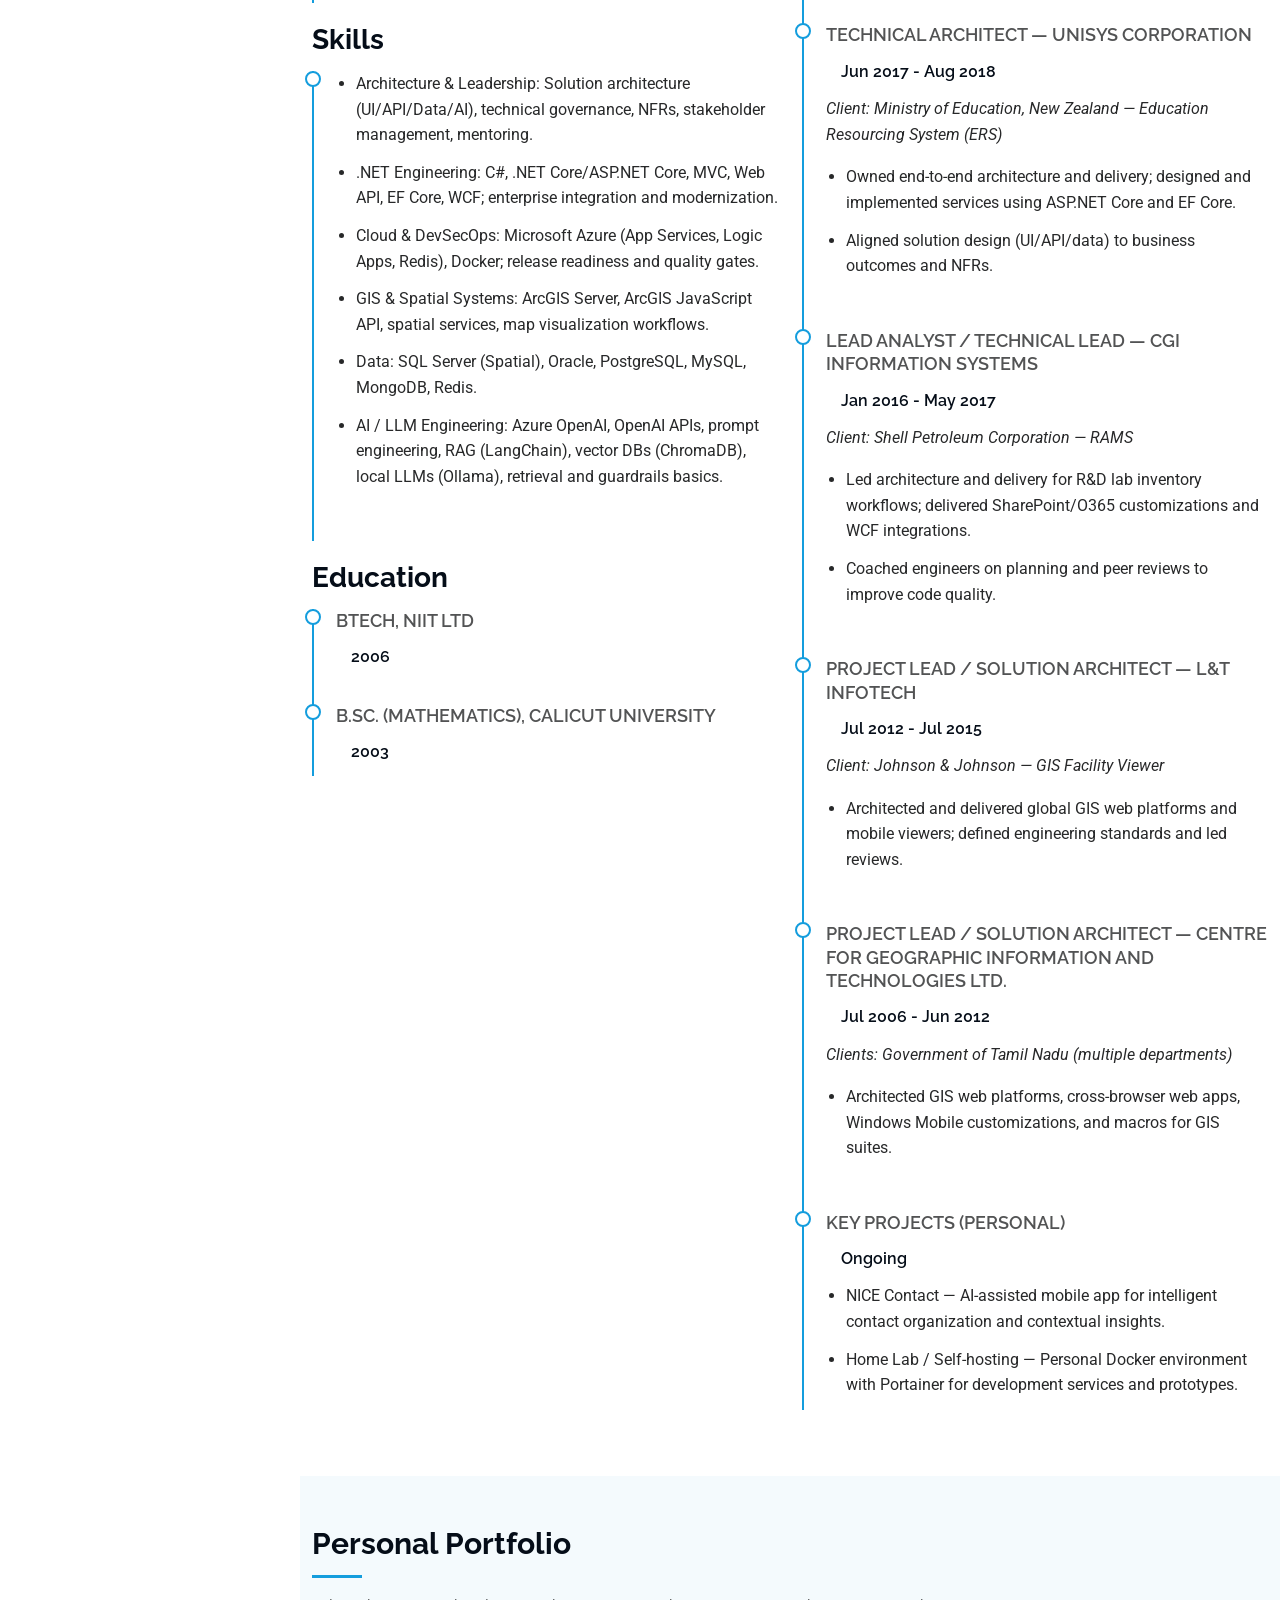
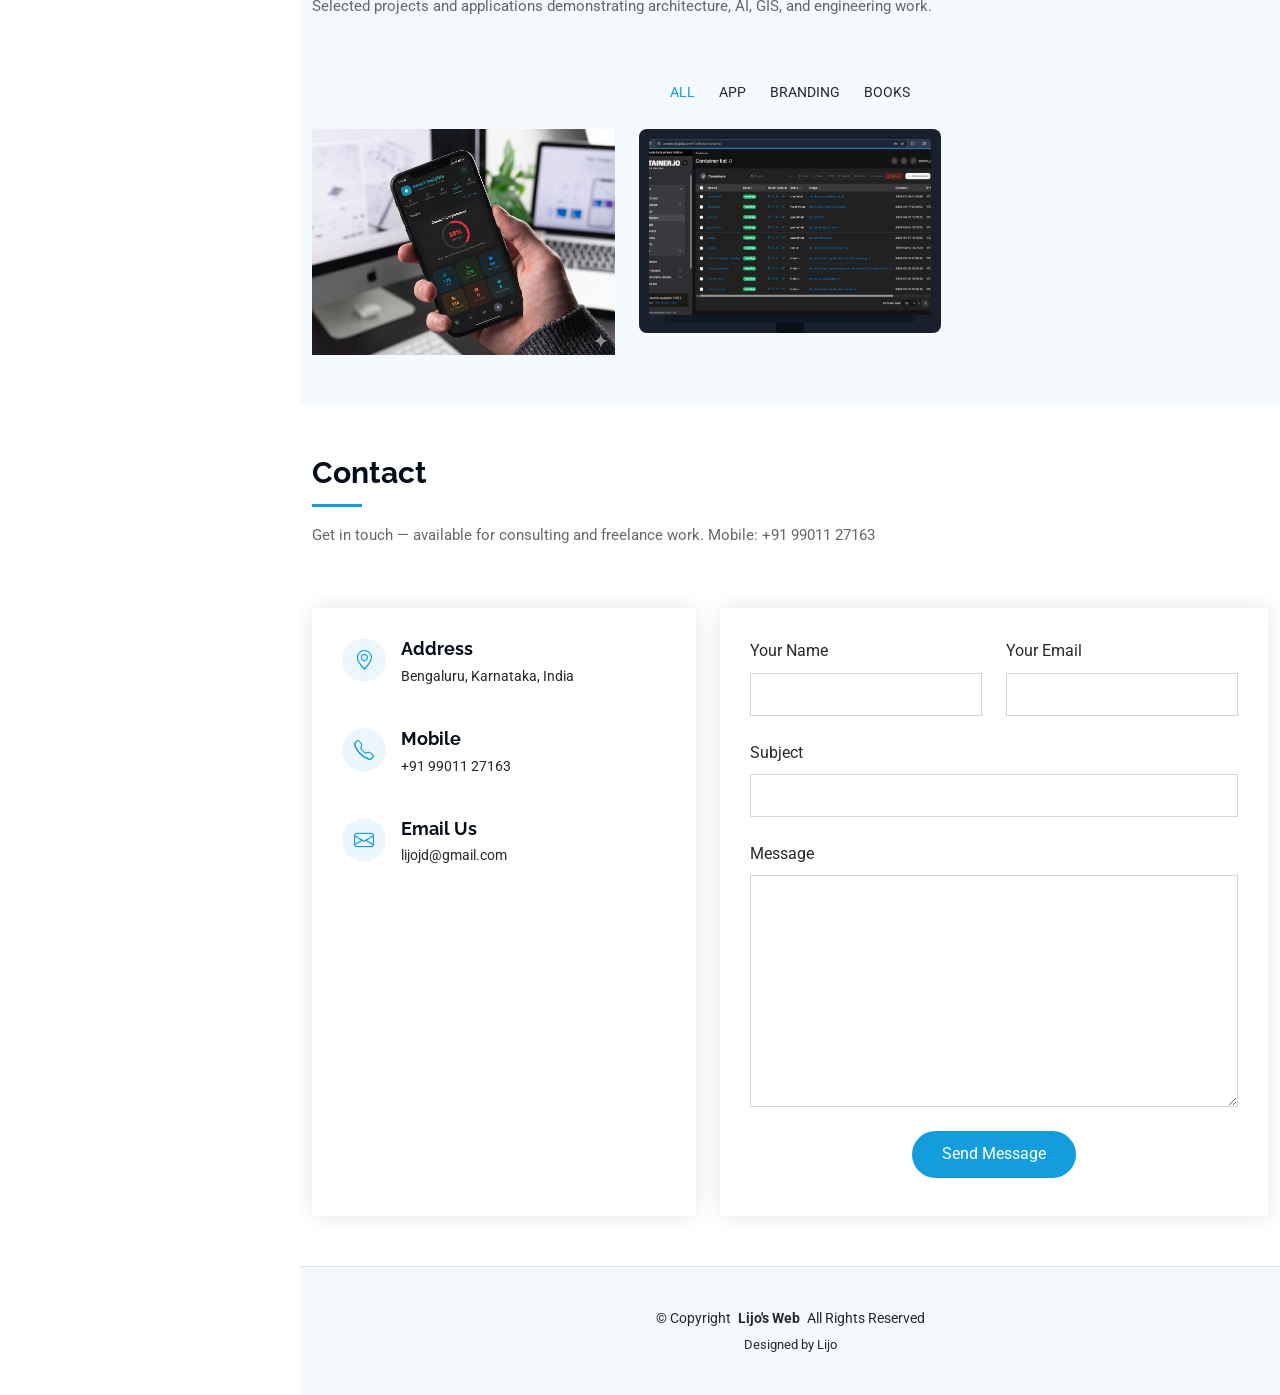
==== commit 45507af5: "changed default preview" ====
--- a/index.html
+++ b/index.html
@@ -257,7 +257,7 @@
                 <div class="monitor-thumb">
                   <div class="screen-area">
                     <img src="assets/img/portfolio/portainer-preview.jpg"
-                         onerror="this.onerror=null;this.src='assets/img/portfolio/app-2.jpg';"
+                         onerror="this.onerror=null;this.src='assets/img/portfolio/hl-portainer.jpg';"
                          alt="Portainer — Home Lab Dashboard">
                   </div>
                   <div class="monitor-base"></div>
